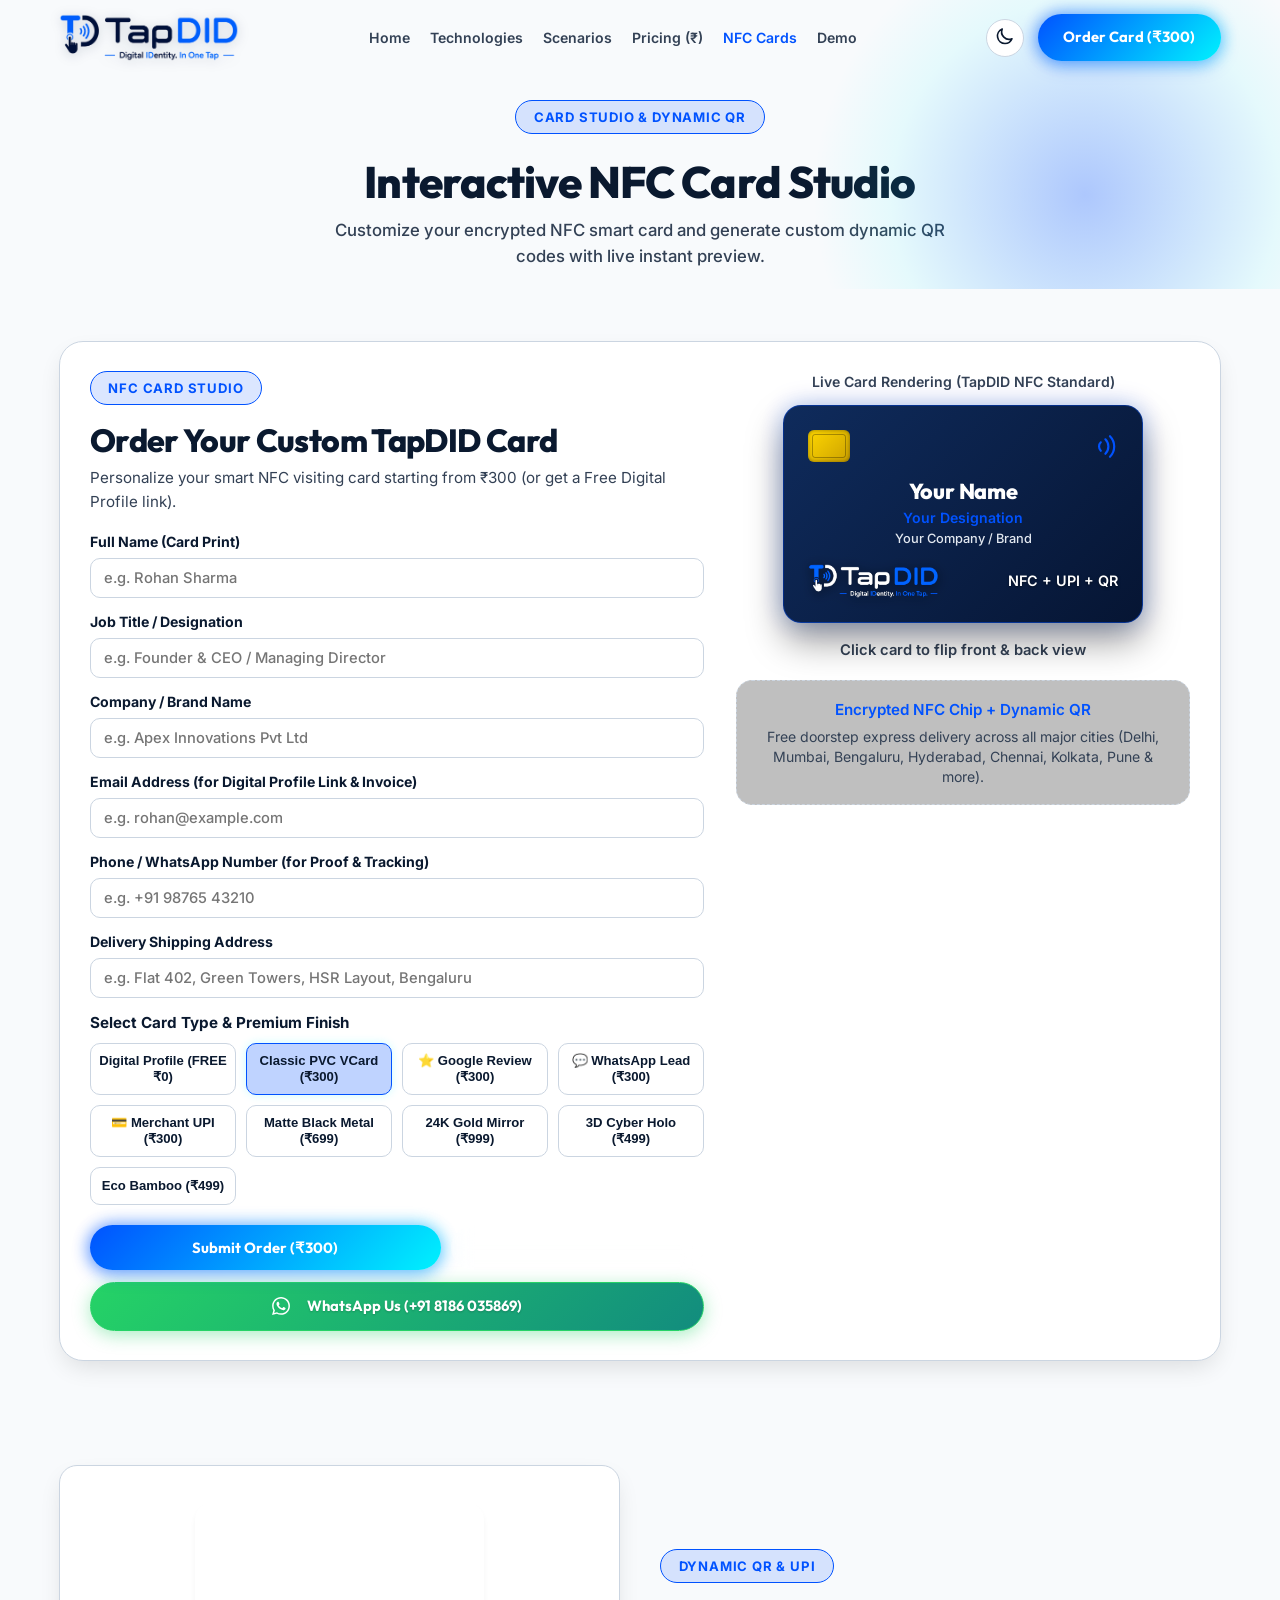
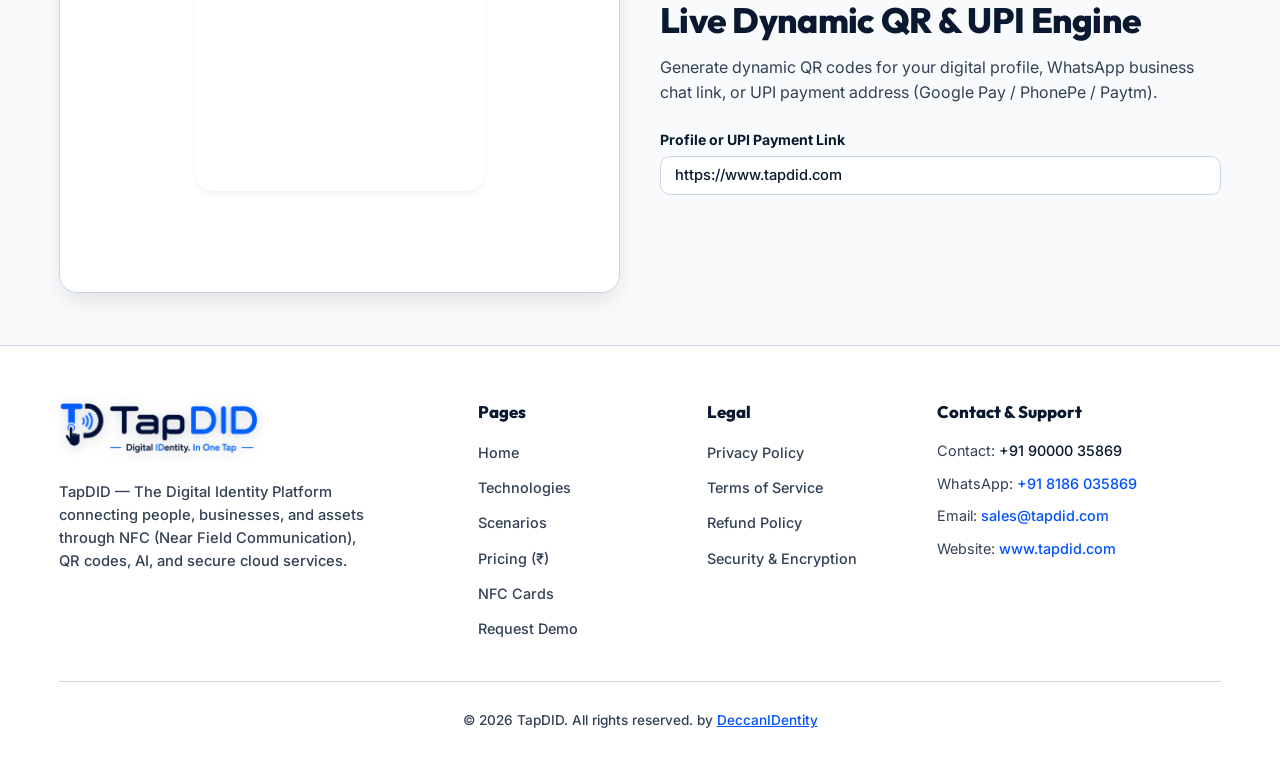
==== card-studio.html @ 7b3f063a "Live Rewrie: redesign logo, add legal policy pages and update footer navigation links" ====
<!DOCTYPE html>
<html lang="en">

<head>
  <script>
    (function () {
      var saved = localStorage.getItem('tapdid_theme') || 'light';
      document.documentElement.setAttribute('data-theme', saved);
    })();
  </script>
  <meta charset="UTF-8">
  <meta name="viewport" content="width=device-width, initial-scale=1.0">
  <title>Card Studio & QR Engine — TapDID Identity Platform</title>
  <meta name="description"
    content="Customize your 3D NFC visiting card in Matte Metal, 24K Gold, Holo Cyber, or Eco Bamboo with live dynamic QR generation.">
  <meta name="keywords"
    content="TapDID Card Studio, NFC Card Customizer, Dynamic QR Generator, UPI QR Code, Smart NFC Visiting Card">

  <link rel="icon" type="image/svg+xml" href="assets/favicon.ico">
  <link rel="stylesheet" href="styles.css">
</head>

<body>

  <!-- Header Navigation -->
  <header class="header">
    <div class="container nav-container">
      <a href="index.html" class="logo-link">
        <img id="mainLogo" src="assets/logo_h_nobg.png" alt="TapDID Logo" class="logo-img">
      </a>

      <nav>
        <ul class="nav-links">
          <li><a href="index.html" class="nav-link">Home</a></li>
          <li><a href="technologies.html" class="nav-link">Technologies</a></li>
          <li><a href="scenarios.html" class="nav-link">Scenarios</a></li>
          <li><a href="pricing.html" class="nav-link">Pricing (₹)</a></li>
          <li><a href="card-studio.html" class="nav-link active">NFC Cards</a></li>
          <li><a href="demo.html" class="nav-link">Demo</a></li>
          <li class="mobile-cta-item">
            <a href="#customizer" class="btn btn-primary btn-glow mobile-nav-cta">Order Card (₹300)</a>
          </li>
        </ul>
      </nav>

      <div class="nav-actions">
        <button id="themeToggle" class="theme-toggle-btn" aria-label="Toggle Light/Dark Theme">
          <span id="themeIcon">
            <svg width="20" height="20" fill="none" stroke="currentColor" viewBox="0 0 24 24">
              <path stroke-linecap="round" stroke-linejoin="round" stroke-width="2"
                d="M12 3v1m0 16v1m9-9h-1M4 12H3m15.364 6.364l-.707-.707M6.343 6.343l-.707-.707m12.728 0l-.707.707M6.343 17.657l-.707.707M16 12a4 4 0 11-8 0 4 4 0 018 0z" />
            </svg>
          </span>
        </button>
        <a href="#customizer" class="btn btn-primary btn-glow desktop-only-btn">Order Card (₹300)</a>
        <button class="mobile-nav-toggle" aria-label="Open Navigation Menu">☰</button>
      </div>
    </div>
  </header>

  <!-- Page Banner -->
  <section class="hero" style="min-height: auto; padding-top: 6.25rem; padding-bottom: 1.25rem;">
    <div class="hero-bg-glow"></div>
    <div class="container text-center" style="text-align: center;">
      <div class="badge">Card Studio &amp; Dynamic QR</div>
      <h1 class="section-title" style="font-size: 2.75rem; margin-top: 0.35rem; margin-bottom: 0.5rem;">Interactive NFC Card Studio</h1>
      <p class="section-subtitle" style="max-width: 650px; margin: 0.25rem auto 0;">Customize your encrypted NFC smart
        card and generate custom dynamic QR codes with live instant preview.</p>
    </div>
  </section>

  <!-- Live Card Customizer Section -->
  <section id="customizer" class="section">
    <div class="container">
      <div class="customizer-box">
        <div class="customizer-grid">
          <div>
            <div class="badge">NFC Card Studio</div>
            <h2 class="section-title" style="text-align: left; font-size: 2rem; margin-bottom: 0.4rem;">Order Your Custom TapDID Card</h2>
            <p style="color: var(--text-muted); margin-bottom: 1.1rem; font-size: 0.95rem;">Personalize your smart NFC visiting card starting from ₹300 (or get a Free Digital Profile link).</p>

            <div class="form-group">
              <label for="inputName">Full Name (Card Print)</label>
              <input type="text" id="inputName" class="form-input" placeholder="e.g. Rohan Sharma">
            </div>

            <div class="form-group">
              <label for="inputRole">Job Title / Designation</label>
              <input type="text" id="inputRole" class="form-input"
                placeholder="e.g. Founder & CEO / Managing Director">
            </div>

            <div class="form-group">
              <label for="inputCompany">Company / Brand Name</label>
              <input type="text" id="inputCompany" class="form-input"
                placeholder="e.g. Apex Innovations Pvt Ltd">
            </div>

            <div class="form-group">
              <label for="inputEmail">Email Address (for Digital Profile Link &amp; Invoice)</label>
              <input type="email" id="inputEmail" class="form-input" placeholder="e.g. rohan@example.com">
            </div>

            <div class="form-group">
              <label for="inputPhone">Phone / WhatsApp Number (for Proof &amp; Tracking)</label>
              <input type="tel" id="inputPhone" class="form-input" placeholder="e.g. +91 98765 43210">
            </div>

            <div class="form-group">
              <label for="inputAddress">Delivery Shipping Address</label>
              <input type="text" id="inputAddress" class="form-input" placeholder="e.g. Flat 402, Green Towers, HSR Layout, Bengaluru">
            </div>

            <div class="form-group">
              <label style="font-weight: 700; font-size: 0.95rem; margin-bottom: 0.5rem; display: block;">Select Card Type &amp; Premium Finish</label>
              <div class="material-selector" style="display: grid; grid-template-columns: repeat(auto-fit, minmax(135px, 1fr)); gap: 0.6rem;">
                <button class="material-btn" data-mat="digital-free">Digital Profile (FREE ₹0)</button>
                <button class="material-btn active" data-mat="classic-pvc">Classic PVC VCard (₹300)</button>
                <button class="material-btn" data-mat="google-review">⭐ Google Review (₹300)</button>
                <button class="material-btn" data-mat="whatsapp-lead">💬 WhatsApp Lead (₹300)</button>
                <button class="material-btn" data-mat="merchant-upi">💳 Merchant UPI (₹300)</button>
                <button class="material-btn" data-mat="matte-black">Matte Black Metal (₹699)</button>
                <button class="material-btn" data-mat="gold">24K Gold Mirror (₹999)</button>
                <button class="material-btn" data-mat="holographic">3D Cyber Holo (₹499)</button>
                <button class="material-btn" data-mat="eco-bamboo">Eco Bamboo (₹499)</button>
              </div>
            </div>

            <div class="customizer-actions-group" style="display: flex; flex-direction: column; gap: 0.75rem; margin-top: 1.25rem;">
              <div style="display: flex; gap: 0.65rem; width: 100%;">
                <button id="submitCardOrderBtn" class="btn btn-primary btn-glow" style="flex: 1.5; min-width: 140px;">
                  Submit Order (₹300)
                </button>
                <button id="resetFormBtn" type="button" class="btn btn-secondary" style="flex: 1; min-width: 90px;">
                  Clear Form
                </button>
              </div>
              <a href="https://wa.me/918186035869?text=Hi%20TapDID%20Team,%20I%20would%20like%20to%20order%20a%20Custom%20NFC%20Smart%20Card." target="_blank" class="btn btn-whatsapp" style="width: 100%; justify-content: center; text-align: center; display: inline-flex; align-items: center; padding: 0.75rem 1rem; font-size: 0.92rem; white-space: nowrap;">
                <svg width="18" height="18" fill="currentColor" viewBox="0 0 24 24" style="margin-right: 0.45rem; flex-shrink: 0; vertical-align: middle;"><path d="M.057 24l1.687-6.163c-1.041-1.804-1.588-3.849-1.587-5.946.003-6.556 5.338-11.891 11.893-11.891 3.181.001 6.167 1.24 8.413 3.488 2.245 2.248 3.481 5.236 3.48 8.414-.003 6.557-5.338 11.892-11.893 11.892-1.99-.001-3.951-.5-5.688-1.448l-6.305 1.654zm6.597-3.807c1.676.995 3.276 1.591 5.392 1.592 5.448 0 9.886-4.434 9.889-9.885.002-5.462-4.415-9.89-9.881-9.892-5.452 0-9.887 4.434-9.889 9.884-.001 2.225.651 3.891 1.746 5.634l-.999 3.648 3.742-.981zm11.387-5.464c-.074-.124-.272-.198-.57-.347-.297-.149-1.758-.868-2.031-.967-.272-.099-.47-.149-.669.149-.198.297-.768.967-.941 1.165-.173.198-.347.223-.644.074-.297-.149-1.255-.462-2.39-1.475-.883-.788-1.48-1.761-1.653-2.059-.173-.297-.018-.458.13-.606.134-.133.297-.347.446-.521.151-.172.2-.296.3-.495.099-.198.05-.372-.025-.521-.075-.148-.669-1.611-.916-2.206-.242-.579-.487-.501-.669-.51l-.57-.01c-.198 0-.52.074-.792.372s-1.04 1.016-1.04 2.479 1.065 2.876 1.213 3.074c.149.198 2.095 3.2 5.076 4.487.709.306 1.263.489 1.694.626.712.226 1.36.194 1.872.118.571-.085 1.758-.719 2.006-1.413.248-.695.248-1.29.173-1.414z"/></svg>
                WhatsApp Us (+91 8186 035869)
              </a>
            </div>
          </div>

          <div class="customizer-preview-col">
            <p style="font-size: 0.88rem; color: var(--text-muted); margin-bottom: 0.75rem; font-weight: 600;">Live Card Rendering (TapDID NFC Standard)</p>

            <!-- 3D Interactive Card Showcase -->
            <div class="card-preview-wrapper" style="margin-bottom: 1.1rem;">
              <div id="nfcCard3D" class="nfc-card-3d" data-material="classic-pvc">
                <!-- Front Face -->
                <div class="card-face card-face-front">
                  <div class="card-header-line">
                    <div class="card-chip"></div>
                    <div style="display: flex; align-items: center; gap: 0.5rem;">
                      <svg class="nfc-wave-icon" fill="none" stroke="currentColor" viewBox="0 0 24 24">
                        <path stroke-linecap="round" stroke-linejoin="round" stroke-width="2"
                          d="M8.111 16.404a5.5 5.5 0 010-7.778M12.354 19.192a9.5 9.5 0 000-13.384M16.596 21.979a13.5 13.5 0 000-18.958" />
                      </svg>
                    </div>
                  </div>

                  <div class="card-user-details">
                    <h3 id="cardName">Your Name</h3>
                    <p id="cardRole">Your Designation</p>
                    <span id="cardCompany" class="card-company">Your Company / Brand</span>
                  </div>

                  <div class="card-footer-line">
                    <img src="assets/logo_h_dark.png" alt="TapDID Logo" class="card-brand-logo" style="height: 34px;">
                    <span style="font-size: 0.9rem; font-weight: 600; color: #ffffff;">NFC + UPI + QR</span>
                  </div>
                </div>

                <!-- Back Face -->
                <div class="card-face card-face-back">
                  <div style="background: #fff; padding: 0.5rem; border-radius: 12px; display: inline-block;">
                    <img src="https://api.qrserver.com/v1/create-qr-code/?size=200x200&data=https://www.tapdid.com" alt="TapDID QR Code" class="card-back-qr-img" style="width: 100px; height: 100px; display: block; border-radius: 6px;">
                  </div>
                  <p style="margin-top: 0.6rem; font-size: 0.88rem; font-weight: 500; color: #ffffff;">Scan QR to open www.tapdid.com</p>
                </div>
              </div>
              <p class="card-hint">
                Click card to flip front &amp; back view
              </p>
            </div>

            <div
              style="background: rgba(0,0,0,0.25); padding: 1.1rem; border-radius: 16px; border: 1px dashed var(--border-color);">
              <p style="color: var(--accent-cyan); font-weight: 600; font-size: 0.95rem;">Encrypted NFC Chip + Dynamic QR</p>
              <p style="font-size: 0.88rem; color: var(--text-muted); margin-top: 0.35rem; line-height: 1.4;">Free doorstep express
                delivery across all major cities (Delhi, Mumbai, Bengaluru, Hyderabad, Chennai, Kolkata, Pune &amp; more).</p>
            </div>
          </div>
        </div>
      </div>
    </div>
  </section>

  <!-- Dynamic QR Engine Section -->
  <section id="qr-engine" class="section">
    <div class="container">
      <div class="qr-builder-container">
        <div class="qr-canvas-card">
          <canvas id="qrCanvas"></canvas>
          <button id="downloadQrBtn" class="btn btn-secondary">
            <svg width="16" height="16" fill="none" stroke="currentColor" viewBox="0 0 24 24">
              <path stroke-linecap="round" stroke-linejoin="round" stroke-width="2"
                d="M4 16v1a3 3 0 003 3h10a3 3 0 003-3v-1m-4-4l-4 4m0 0l-4-4m4 4V4" />
            </svg>
            Download HD QR Image
          </button>
        </div>

        <div>
          <div class="badge">Dynamic QR &amp; UPI</div>
          <h2 class="section-title" style="text-align: left; font-size: 2.2rem;">Live Dynamic QR &amp; UPI Engine</h2>
          <p style="color: var(--text-muted); margin-bottom: 1.5rem;">Generate dynamic QR codes for your digital
            profile, WhatsApp business chat link, or UPI payment address (Google Pay / PhonePe / Paytm).</p>

          <div class="form-group">
            <label for="qrDataInput">Profile or UPI Payment Link</label>
            <input type="text" id="qrDataInput" class="form-input" value="https://www.tapdid.com"
              placeholder="e.g. https://www.tapdid.com or upi://pay?pa=rohan@upi">
          </div>
        </div>
      </div>
    </div>
  </section>

  <!-- Footer -->
  <footer class="footer">
    <div class="container">
      <div class="footer-grid">
        <div class="footer-brand">
          <a href="index.html" class="footer-logo-link">
            <img id="footerLogo" src="assets/logo_h_nobg.png" alt="TapDID Logo" class="footer-logo-img">
          </a>
          <p>TapDID — The Digital Identity Platform connecting people, businesses, and assets through NFC (Near Field
            Communication), QR codes, AI, and secure cloud services.</p>
        </div>
        <div class="footer-column">
          <h4>Pages</h4>
          <ul class="footer-links">
            <li><a href="index.html">Home</a></li>
            <li><a href="technologies.html">Technologies</a></li>
            <li><a href="scenarios.html">Scenarios</a></li>
            <li><a href="pricing.html">Pricing (₹)</a></li>
            <li><a href="card-studio.html">NFC Cards</a></li>
            <li><a href="demo.html">Request Demo</a></li>
          </ul>
        </div>
        <div class="footer-column">
          <h4>Legal</h4>
          <ul class="footer-links">
            <li><a href="privacy-policy.html">Privacy Policy</a></li>
            <li><a href="terms-of-service.html">Terms of Service</a></li>
            <li><a href="refund-policy.html">Refund Policy</a></li>
            <li><a href="security-and-encryption.html">Security &amp; Encryption</a></li>
          </ul>
        </div>
        <div class="footer-column">
          <h4>Contact &amp; Support</h4>
          <ul class="footer-links">
            <li style="color: var(--text-muted); font-size: 0.9rem;">Contact: <a href="tel:+919000035869"
                style="color: var(--text-main);">+91 90000 35869</a></li>
            <li style="color: var(--text-muted); font-size: 0.9rem;">WhatsApp: <a href="https://wa.me/918186035869"
                target="_blank" rel="noopener noreferrer" style="color: var(--accent-mint);">+91 8186 035869</a></li>
            <li style="color: var(--text-muted); font-size: 0.9rem;">Email: <a href="mailto:sales@tapdid.com"
                style="color: var(--accent-cyan);">sales@tapdid.com</a></li>
            <li style="color: var(--text-muted); font-size: 0.9rem;">Website: <a href="https://www.tapdid.com"
                target="_blank" rel="noopener noreferrer" style="color: var(--brand-blue);">www.tapdid.com</a></li>
          </ul>
        </div>
      </div>
      <div class="footer-bottom">
        &copy; 2026 TapDID. All rights reserved. by <a href="https://www.deccanidentity.com" target="_blank"
          rel="noopener noreferrer" style="color: var(--accent-cyan); text-decoration: underline;">DeccanIDentity</a>
      </div>
    </div>
  </footer>

  <!-- App-Style Order Success Modal Overlay -->
  <div id="orderSuccessModal" class="order-modal-overlay">
    <div class="order-modal-card">
      <div class="order-success-icon">
        <svg width="40" height="40" fill="none" stroke="currentColor" viewBox="0 0 24 24">
          <path stroke-linecap="round" stroke-linejoin="round" stroke-width="2.5" d="M5 13l4 4L19 7" />
        </svg>
      </div>
      <h2 style="font-size: 1.65rem; margin-bottom: 0.35rem; color: var(--text-main);">Order Submitted!</h2>
      <p style="color: var(--text-muted); font-size: 0.92rem; margin-bottom: 1.25rem;">Your custom NFC card order has been captured successfully in our Google Forms system.</p>
      
      <div id="orderSummaryBox" class="order-summary-box">
        <!-- Dynamically injected summary -->
      </div>

      <button id="closeOrderModalBtn" class="btn btn-primary btn-glow" style="width: 100%; margin-top: 1.25rem;">
        Done &amp; Reset Card Studio
      </button>
    </div>
  </div>

  <script src="app.js"></script>
</body>

</html>
---- styles.css ----
@import url('https://fonts.googleapis.com/css2?family=Inter:wght@400;500;600;700;800&family=Outfit:wght@500;600;700;800;900&display=swap');

/* ==========================================================================
   TapDID - Optimized Brand System (Compact Header & Clean Spacing)
   ========================================================================== */

:root,
[data-theme="light"] {
  /* Signature Brand Colors */
  --brand-blue: #0052ff;
  --brand-cyan: #00f2fe;
  --accent-gradient: linear-gradient(135deg, var(--brand-blue) 0%, var(--brand-cyan) 100%);
  --accent-gradient-glow: linear-gradient(135deg, rgba(0, 82, 255, 0.25) 0%, rgba(0, 242, 254, 0.25) 100%);

  /* Light Theme (Default) */
  --bg-primary: #f8fafc;
  --bg-secondary: #ffffff;
  --bg-card: #ffffff;
  --bg-card-hover: #f1f5f9;
  --bg-glass: rgba(255, 255, 255, 0.94);

  --text-main: #0a192f;
  --text-muted: #334155;
  --text-light: #0f172a;

  --accent-blue: #0052ff;
  --accent-cyan: #0052ff;
  --accent-mint: #0052ff;

  --border-color: #cbd5e1;
  --border-hover: #0052ff;

  --shadow-sm: 0 4px 6px -1px rgba(0, 0, 0, 0.06);
  --shadow-md: 0 10px 25px -5px rgba(0, 0, 0, 0.12);
  --shadow-glow: 0 0 30px rgba(0, 82, 255, 0.2);

  --font-heading: 'Outfit', -apple-system, BlinkMacSystemFont, sans-serif;
  --font-body: 'Inter', -apple-system, BlinkMacSystemFont, sans-serif;

  --radius-sm: 10px;
  --radius-md: 18px;
  --radius-lg: 24px;
  --radius-full: 9999px;

  --transition-fast: 0.2s cubic-bezier(0.4, 0, 0.2, 1);
  --transition-normal: 0.35s cubic-bezier(0.4, 0, 0.2, 1);
}

[data-theme="dark"] {
  /* Dark Theme */
  --bg-primary: #060b19;
  --bg-secondary: #0a1224;
  --bg-card: #0f172a;
  --bg-card-hover: #1e293b;
  --bg-glass: rgba(15, 23, 42, 0.92);

  --text-main: #ffffff;
  --text-muted: #e2e8f0;
  --text-light: #f1f5f9;

  --accent-blue: var(--brand-blue);
  --accent-cyan: var(--brand-cyan);
  --accent-mint: var(--brand-cyan);

  --border-color: #1e293b;
  --border-hover: var(--brand-cyan);

  --shadow-sm: 0 4px 6px -1px rgba(0, 0, 0, 0.4);
  --shadow-md: 0 10px 25px -5px rgba(0, 0, 0, 0.6);
  --shadow-glow: 0 0 30px rgba(0, 82, 255, 0.35);
}

/* Base & Reset */
*,
*::before,
*::after {
  box-sizing: border-box;
  margin: 0;
  padding: 0;
}

html {
  scroll-behavior: smooth;
  font-size: 16px;
  -webkit-font-smoothing: antialiased;
  -moz-osx-font-smoothing: grayscale;
  text-rendering: optimizeLegibility;
  max-width: 100vw;
  overflow-x: hidden;
}

/* Disable transitions on initial page load to eliminate page shading & blinking */
html.preload *,
html.preload *::before,
html.preload *::after {
  -webkit-transition: none !important;
  -moz-transition: none !important;
  -ms-transition: none !important;
  -o-transition: none !important;
  transition: none !important;
}

body {
  background-color: var(--bg-primary);
  color: var(--text-main);
  font-family: var(--font-body);
  line-height: 1.55;
  max-width: 100vw;
  overflow-x: hidden;
  transition: background-color var(--transition-normal), color var(--transition-normal);
}

/* Typography */
h1,
h2,
h3,
h4,
h5,
h6 {
  font-family: var(--font-heading);
  color: var(--text-main);
  line-height: 1.22;
  font-weight: 800;
}

.text-gradient {
  background: var(--accent-gradient);
  -webkit-background-clip: text;
  background-clip: text;
  -webkit-text-fill-color: transparent;
  display: inline-block;
}

/* Layout Utilities */
.container {
  width: 92%;
  max-width: 1240px;
  margin: 0 auto;
  padding: 0 0.5rem;
}

.section {
  padding: 3.25rem 0;
  position: relative;
}

.section-header {
  text-align: center;
  max-width: 720px;
  margin: 0 auto 3.5rem auto;
}

.badge {
  display: inline-flex;
  align-items: center;
  gap: 0.4rem;
  padding: 0.35rem 1.1rem;
  border-radius: var(--radius-full);
  background: rgba(0, 82, 255, 0.14);
  border: 1px solid var(--accent-cyan);
  color: var(--accent-cyan);
  font-size: 0.82rem;
  font-weight: 700;
  text-transform: uppercase;
  letter-spacing: 0.8px;
  margin-bottom: 1rem;
}

.badge svg {
  width: 15px;
  height: 15px;
}

.section-title {
  font-size: 2.35rem;
  letter-spacing: -0.02em;
  margin-bottom: 0.85rem;
  color: var(--text-main);
}

.section-subtitle {
  color: var(--text-muted);
  font-size: 1.05rem;
  font-weight: 500;
}

/* Buttons */
.btn {
  display: inline-flex;
  align-items: center;
  justify-content: center;
  gap: 0.6rem;
  padding: 0.75rem 1.6rem;
  border-radius: var(--radius-full);
  font-family: var(--font-heading);
  font-weight: 700;
  font-size: 0.92rem;
  cursor: pointer;
  transition: all var(--transition-fast);
  text-decoration: none;
  border: none;
  outline: none;
  white-space: nowrap;
}

.btn-primary {
  background: var(--accent-gradient);
  color: #ffffff !important;
  box-shadow: 0 4px 18px rgba(0, 82, 255, 0.35);
}

.btn-primary:hover {
  transform: translateY(-2px);
  box-shadow: 0 6px 25px rgba(0, 242, 254, 0.55);
}

.btn-secondary {
  background: var(--bg-card);
  color: var(--text-main);
  border: 1px solid var(--border-color);
  backdrop-filter: blur(10px);
}

.btn-secondary:hover {
  background: var(--bg-card-hover);
  border-color: var(--border-hover);
  transform: translateY(-2px);
}

.btn-whatsapp {
  background: linear-gradient(135deg, #25D366 0%, #128C7E 100%) !important;
  color: #ffffff !important;
  border: 1px solid #25D366 !important;
  box-shadow: 0 4px 18px rgba(37, 211, 102, 0.4) !important;
  text-shadow: 0 1px 2px rgba(0, 0, 0, 0.2);
}

.btn-whatsapp:hover {
  background: linear-gradient(135deg, #20bd5a 0%, #0e786c 100%) !important;
  box-shadow: 0 6px 25px rgba(37, 211, 102, 0.65) !important;
  transform: translateY(-2px);
  color: #ffffff !important;
}

.btn-glow {
  position: relative;
}

.btn-glow::after {
  content: '';
  position: absolute;
  inset: -2px;
  background: var(--accent-gradient);
  border-radius: var(--radius-full);
  z-index: -1;
  filter: blur(8px);
  opacity: 0.45;
  transition: opacity var(--transition-fast);
}

.btn-glow:hover::after {
  opacity: 1;
}

/* Header & Nav */
.header {
  position: fixed;
  top: 0;
  left: 0;
  right: 0;
  z-index: 1000;
  padding: 0.85rem 0;
  transition: all var(--transition-normal);
}

.header.scrolled {
  background: var(--bg-glass);
  backdrop-filter: blur(18px);
  border-bottom: 1px solid var(--border-color);
  border-radius: 0 0 20px 20px;
  box-shadow: var(--shadow-md);
  padding: 0.65rem 0;
}

.nav-container {
  display: flex;
  align-items: center;
  justify-content: space-between;
  gap: 1.5rem;
  position: relative;
}

.logo-link {
  display: inline-flex;
  align-items: center;
  gap: 0.5rem;
  text-decoration: none;
  flex-shrink: 0;
  padding: 0;
  background: transparent !important;
  border: none !important;
  box-shadow: none !important;
  backdrop-filter: none !important;
  transition: transform var(--transition-fast), filter var(--transition-fast);
}

.logo-link:hover {
  transform: translateY(-1px) scale(1.02);
  background: transparent !important;
  border: none !important;
  box-shadow: none !important;
}

.logo-img {
  height: 48px;
  max-height: 52px;
  width: auto;
  max-width: 180px;
  object-fit: contain;
  display: block;
  background: transparent;
  filter: drop-shadow(0 2px 8px rgba(0, 82, 255, 0.4));
  transition: transform var(--transition-fast), filter var(--transition-fast);
}

[data-theme="dark"] #mainLogo,
[data-theme="dark"] #footerLogo {
  content: url('assets/logo_h_dark.png');
}

[data-theme="light"] #mainLogo,
[data-theme="light"] #footerLogo {
  content: url('assets/logo_h_nobg.png');
}

[data-theme="light"] .logo-img {
  filter: drop-shadow(0 2px 6px rgba(0, 18, 51, 0.18));
}

.logo-img:hover {
  transform: scale(1.02);
  filter: drop-shadow(0 4px 14px rgba(0, 242, 254, 0.55));
}

.nav-links {
  display: flex;
  align-items: center;
  gap: 1.25rem;
  list-style: none;
  margin: 0;
  padding: 0;
}

.nav-link {
  color: var(--text-muted);
  text-decoration: none;
  font-weight: 600;
  font-size: 0.88rem;
  white-space: nowrap;
  transition: color var(--transition-fast);
}

.nav-link:hover,
.nav-link.active {
  color: var(--accent-cyan);
}

.nav-actions {
  display: flex;
  align-items: center;
  gap: 0.85rem;
  flex-shrink: 0;
}

.theme-toggle-btn {
  background: var(--bg-card);
  border: 1px solid var(--border-color);
  color: var(--text-main);
  width: 38px;
  height: 38px;
  border-radius: 50%;
  display: flex;
  align-items: center;
  justify-content: center;
  cursor: pointer;
  transition: all var(--transition-fast);
}

.theme-toggle-btn:hover {
  border-color: var(--accent-cyan);
  color: var(--accent-cyan);
}

.mobile-nav-toggle {
  display: none;
  background: var(--bg-card);
  border: 1px solid var(--border-color);
  color: var(--text-main);
  width: 40px;
  height: 40px;
  border-radius: var(--radius-sm);
  align-items: center;
  justify-content: center;
  font-size: 1.25rem;
  font-weight: 700;
  cursor: pointer;
  transition: all var(--transition-fast);
  line-height: 1;
  user-select: none;
}

.mobile-nav-toggle:hover,
.mobile-nav-toggle.active {
  border-color: var(--accent-cyan);
  color: var(--accent-cyan);
  background: var(--bg-card-hover);
  box-shadow: 0 0 12px rgba(0, 242, 254, 0.25);
  transform: scale(1.05);
}

.mobile-cta-item {
  display: none;
}

/* Hero Section */
.hero {
  min-height: 92vh;
  padding-top: 7.5rem;
  padding-bottom: 4rem;
  display: flex;
  align-items: center;
  position: relative;
  overflow: hidden;
}

.hero-bg-glow {
  position: absolute;
  width: 550px;
  height: 550px;
  border-radius: 50%;
  background: radial-gradient(circle, rgba(0, 82, 255, 0.3) 0%, rgba(0, 242, 254, 0.08) 50%, transparent 70%);
  top: -80px;
  right: -80px;
  pointer-events: none;
  z-index: 0;
}

.hero-grid {
  display: grid;
  grid-template-columns: 1fr 1fr;
  gap: 3rem;
  align-items: center;
  position: relative;
  z-index: 1;
}

.hero-content h1 {
  font-size: 3.4rem;
  line-height: 1.12;
  letter-spacing: -0.03em;
  margin-bottom: 1.25rem;
  color: var(--text-main);
}

.hero-content p {
  color: var(--text-muted);
  font-size: 1.12rem;
  font-weight: 500;
  margin-bottom: 1.8rem;
  max-width: 520px;
}

.hero-cta-group {
  display: flex;
  align-items: center;
  gap: 1rem;
  flex-wrap: wrap;
  margin-bottom: 2.2rem;
}

.hero-metrics {
  display: flex;
  align-items: center;
  gap: 1.75rem;
  padding-top: 1.25rem;
  border-top: 1px solid var(--border-color);
}

.metric-item {
  display: flex;
  flex-direction: column;
}

.metric-value {
  font-family: var(--font-heading);
  font-size: 1.65rem;
  font-weight: 900;
  color: var(--text-main);
}

.metric-label {
  font-size: 0.92rem;
  font-weight: 600;
  color: var(--text-muted);
}

/* 3D Interactive Card Preview Component */
.card-preview-wrapper {
  position: relative;
  perspective: 1000px;
  display: flex;
  flex-direction: column;
  align-items: center;
}

.nfc-card-3d {
  width: 360px;
  height: 218px;
  border-radius: 18px;
  position: relative;
  transform-style: preserve-3d;
  transition: transform 0.8s cubic-bezier(0.175, 0.885, 0.32, 1.275), box-shadow 0.3s;
  cursor: pointer;
  box-shadow: 0 18px 36px rgba(0, 0, 0, 0.4), 0 0 25px rgba(0, 82, 255, 0.28);
}

.nfc-card-3d.flipped {
  transform: rotateY(180deg);
}

.card-face {
  position: absolute;
  inset: 0;
  border-radius: 18px;
  backface-visibility: hidden;
  padding: 1.5rem;
  display: flex;
  flex-direction: column;
  justify-content: space-between;
  border: 1px solid rgba(255, 255, 255, 0.2);
  overflow: hidden;
}

/* Card Themes */
.nfc-card-3d[data-material="classic-pvc"] .card-face {
  background: linear-gradient(135deg, #0f2b5c 0%, #061533 100%);
  border-color: rgba(0, 82, 255, 0.4);
  color: #ffffff;
}

.nfc-card-3d[data-material="matte-black"] .card-face {
  background: linear-gradient(135deg, #141c2e 0%, #080d1a 100%);
  color: #ffffff;
}

.nfc-card-3d[data-material="gold"] .card-face {
  background: linear-gradient(135deg, #2b220d 0%, #0a0802 100%);
  border-color: rgba(255, 215, 0, 0.4);
  color: #ffffff;
}

.nfc-card-3d[data-material="holographic"] .card-face {
  background: linear-gradient(135deg, #092742 0%, #20053b 50%, #022930 100%);
  border-color: rgba(0, 242, 254, 0.5);
  color: #ffffff;
}

.nfc-card-3d[data-material="eco-bamboo"] .card-face {
  background: linear-gradient(135deg, #1f2b20 0%, #09120a 100%);
  border-color: rgba(0, 242, 254, 0.4);
  color: #ffffff;
}

.nfc-card-3d[data-material="digital-free"] .card-face {
  background: linear-gradient(135deg, #1e1b4b 0%, #060b19 100%);
  border-color: rgba(99, 102, 241, 0.6);
  color: #ffffff;
}

.nfc-card-3d[data-material="google-review"] .card-face {
  background: linear-gradient(135deg, #1a73e8 0%, #0d47a1 60%, #4285f4 100%);
  border-color: rgba(234, 67, 53, 0.6);
  color: #ffffff;
}

.nfc-card-3d[data-material="whatsapp-lead"] .card-face {
  background: linear-gradient(135deg, #075e54 0%, #128c7e 60%, #25d366 100%);
  border-color: rgba(37, 211, 102, 0.6);
  color: #ffffff;
}

.nfc-card-3d[data-material="merchant-upi"] .card-face {
  background: linear-gradient(135deg, #1b004b 0%, #360091 60%, #0052ff 100%);
  border-color: rgba(0, 82, 255, 0.6);
  color: #ffffff;
}

.card-face-front {
  z-index: 2;
}

.card-face-back {
  transform: rotateY(180deg);
  justify-content: center;
  align-items: center;
  text-align: center;
}

.card-face-back p {
  color: #ffffff !important;
  text-shadow: 0 1px 3px rgba(0, 0, 0, 0.5);
}

.card-header-line {
  display: flex;
  align-items: center;
  justify-content: space-between;
}

.card-chip {
  width: 42px;
  height: 32px;
  background: linear-gradient(135deg, #ffd700 0%, #cca100 100%);
  border-radius: 6px;
  position: relative;
  box-shadow: inset 0 0 4px rgba(0, 0, 0, 0.4);
}

.card-chip::after {
  content: '';
  position: absolute;
  inset: 4px;
  border: 1px solid rgba(0, 0, 0, 0.3);
  border-radius: 3px;
}

.nfc-wave-icon {
  width: 26px;
  height: 26px;
  color: var(--accent-cyan);
}

.card-user-details h3 {
  font-size: 1.35rem;
  margin-bottom: 0.15rem;
  letter-spacing: -0.01em;
  color: #ffffff !important;
  word-break: break-word;
  overflow-wrap: break-word;
}

.card-user-details p {
  color: var(--accent-cyan);
  font-size: 0.88rem;
  font-weight: 600;
  word-break: break-word;
  overflow-wrap: break-word;
}

.card-user-details .card-company {
  color: #e2e8f0;
  font-size: 0.8rem;
  font-weight: 500;
  display: block;
  word-break: break-word;
  overflow-wrap: break-word;
}

.card-footer-line {
  display: flex;
  align-items: center;
  justify-content: space-between;
}

.card-footer-line span {
  color: #ffffff !important;
  text-shadow: 0 1px 3px rgba(0, 0, 0, 0.5);
}

.card-brand-logo {
  height: 34px;
  max-height: 36px;
  width: auto;
  content: url('assets/logo_h_dark.png') !important;
  filter: drop-shadow(0 2px 6px rgba(0, 0, 0, 0.6)) brightness(1.1) !important;
}

.card-hint {
  margin-top: 1rem;
  font-size: 0.92rem;
  font-weight: 600;
  color: var(--text-muted);
  display: flex;
  align-items: center;
  gap: 0.4rem;
}

/* 5-Column Feature Icons Row matching Reference Sheet */
.features-icons-section {
  margin-bottom: 4rem;
}

.features-5-row {
  display: grid;
  grid-template-columns: repeat(5, 1fr);
  gap: 1rem;
  background: var(--bg-card);
  border: 1px solid var(--border-color);
  border-radius: var(--radius-lg);
  padding: 3rem 1.5rem;
  box-shadow: var(--shadow-md);
  position: relative;
}

.feature-pillar-card {
  display: flex;
  flex-direction: column;
  align-items: center;
  text-align: center;
  padding: 0.85rem 0.75rem;
  position: relative;
  transition: transform var(--transition-fast);
}

.feature-pillar-card:not(:last-child)::after {
  content: '';
  position: absolute;
  right: -0.5rem;
  top: 10%;
  height: 80%;
  width: 1px;
  background: var(--border-color);
}

.feature-pillar-card:hover {
  transform: translateY(-4px);
}

.feature-vector-icon {
  width: 72px;
  height: 72px;
  display: flex;
  align-items: center;
  justify-content: center;
  color: var(--accent-cyan);
  margin-bottom: 1.25rem;
}

.feature-pillar-card h3 {
  font-size: 1.12rem;
  font-weight: 800;
  letter-spacing: 0.5px;
  margin-bottom: 0.65rem;
  color: var(--text-main);
  text-transform: uppercase;
}

.feature-pillar-card p {
  color: var(--text-muted);
  font-size: 0.92rem;
  line-height: 1.45;
  font-weight: 500;
  max-width: 190px;
}

/* Breakthrough 4 Technologies Grid */
.tech-grid-4 {
  display: grid;
  grid-template-columns: repeat(4, 1fr);
  gap: 1.5rem;
  margin-top: 2.5rem;
}

.tech-card {
  background: var(--bg-card);
  border: 1px solid var(--border-color);
  border-radius: var(--radius-lg);
  padding: 2.25rem 1.6rem;
  transition: all var(--transition-normal);
  position: relative;
  overflow: hidden;
  display: flex;
  flex-direction: column;
}

.tech-card::before {
  content: '';
  position: absolute;
  top: 0;
  left: 0;
  right: 0;
  height: 3px;
  background: var(--accent-gradient);
  opacity: 0;
  transition: opacity var(--transition-fast);
}

.tech-card:hover {
  transform: translateY(-6px);
  border-color: var(--border-hover);
  box-shadow: var(--shadow-lg), 0 0 25px rgba(0, 242, 254, 0.18);
}

.tech-card:hover::before {
  opacity: 1;
}

.tech-icon-wrapper {
  width: 58px;
  height: 58px;
  border-radius: 14px;
  background: rgba(0, 242, 254, 0.08);
  border: 1px solid rgba(0, 242, 254, 0.2);
  display: flex;
  align-items: center;
  justify-content: center;
  color: var(--accent-cyan);
  margin-bottom: 1.25rem;
}

.tech-card h3 {
  font-size: 1.25rem;
  font-weight: 800;
  margin-bottom: 0.65rem;
  color: var(--text-main);
}

.tech-card p {
  color: var(--text-muted);
  font-size: 0.93rem;
  line-height: 1.55;
}

/* Three Steps Section */
/* Three Steps Connected Workflow Section */
.steps-3-container {
  position: relative;
  margin-top: 3rem;
}

.steps-3-grid {
  display: grid;
  grid-template-columns: repeat(3, 1fr);
  gap: 2.25rem;
  position: relative;
  z-index: 1;
}

/* Glowing Connecting Line across desktop steps */
.steps-3-grid::before {
  content: '';
  position: absolute;
  top: 65px;
  left: 12%;
  right: 12%;
  height: 3px;
  background: linear-gradient(90deg,
      var(--accent-cyan) 0%,
      var(--accent-blue) 50%,
      var(--accent-mint) 100%);
  z-index: 0;
  box-shadow: 0 0 12px rgba(0, 242, 254, 0.6);
}

.step-card {
  background: var(--bg-card);
  border: 1px solid var(--border-color);
  border-radius: var(--radius-lg);
  padding: 2.5rem 2rem;
  position: relative;
  z-index: 2;
  transition: all var(--transition-normal);
  display: flex;
  flex-direction: column;
  backdrop-filter: blur(16px);
}

.step-card::after {
  content: '';
  position: absolute;
  inset: 0;
  border-radius: var(--radius-lg);
  border: 1px solid transparent;
  background: linear-gradient(135deg, rgba(0, 242, 254, 0.25), transparent 70%) border-box;
  -webkit-mask: linear-gradient(#fff 0 0) padding-box, linear-gradient(#fff 0 0);
  mask: linear-gradient(#fff 0 0) padding-box, linear-gradient(#fff 0 0);
  -webkit-mask-composite: destination-out;
  mask-composite: exclude;
  opacity: 0.4;
  transition: opacity var(--transition-fast);
}

.step-card:hover {
  transform: translateY(-8px);
  border-color: var(--accent-cyan);
  box-shadow: 0 16px 36px rgba(0, 82, 255, 0.25), 0 0 20px rgba(0, 242, 254, 0.2);
}

.step-card:hover::after {
  opacity: 1;
}

.step-header-flex {
  display: flex;
  align-items: center;
  justify-content: space-between;
  margin-bottom: 1.25rem;
}

.step-badge {
  width: 52px;
  height: 52px;
  border-radius: 50%;
  background: var(--bg-secondary);
  border: 2px solid var(--accent-cyan);
  display: flex;
  align-items: center;
  justify-content: center;
  font-family: var(--font-heading);
  font-size: 1.35rem;
  font-weight: 900;
  color: var(--accent-cyan);
  box-shadow: 0 0 16px rgba(0, 242, 254, 0.35);
  position: relative;
  z-index: 3;
}

.step-icon-glow {
  width: 48px;
  height: 48px;
  border-radius: 12px;
  background: rgba(0, 82, 255, 0.12);
  display: flex;
  align-items: center;
  justify-content: center;
  color: var(--accent-cyan);
}

.step-card h3 {
  font-size: 1.45rem;
  font-weight: 800;
  margin-bottom: 0.75rem;
  color: var(--text-main);
}

.step-card p {
  color: var(--text-muted);
  font-size: 0.95rem;
  line-height: 1.6;
}

/* Connector Arrow between steps */
.step-arrow-connector {
  position: absolute;
  top: 65px;
  right: -1.35rem;
  transform: translateY(-50%);
  width: 32px;
  height: 32px;
  border-radius: 50%;
  background: var(--bg-card);
  border: 1px solid var(--accent-cyan);
  display: flex;
  align-items: center;
  justify-content: center;
  color: var(--accent-cyan);
  z-index: 5;
  box-shadow: 0 0 12px rgba(0, 242, 254, 0.4);
}


/* Core 3-Pillar Scenarios Grid (People, Businesses, Assets) */
.scenarios-grid {
  display: grid;
  grid-template-columns: repeat(3, 1fr);
  gap: 1.75rem;
  margin-bottom: 3.5rem;
}

.scenario-card {
  background: var(--bg-card);
  border: 1px solid var(--border-color);
  border-radius: var(--radius-lg);
  padding: 1.85rem 1.6rem;
  transition: all var(--transition-normal);
  display: flex;
  flex-direction: column;
}

.scenario-card:hover {
  transform: translateY(-5px);
  border-color: var(--accent-cyan);
  box-shadow: var(--shadow-md), 0 0 20px rgba(0, 242, 254, 0.12);
}

.scenario-header {
  display: flex;
  align-items: center;
  gap: 0.85rem;
  margin-bottom: 1.1rem;
  padding-bottom: 0.9rem;
  border-bottom: 1px solid var(--border-color);
}

.scenario-icon {
  width: 46px;
  height: 46px;
  border-radius: 12px;
  background: rgba(0, 82, 255, 0.14);
  display: flex;
  align-items: center;
  justify-content: center;
  color: var(--accent-cyan);
  border: 1px solid rgba(0, 242, 254, 0.2);
}

.scenario-header h3 {
  font-size: 1.35rem;
  font-weight: 800;
  color: var(--text-main);
}

.scenario-list {
  list-style: none;
  padding: 0;
  margin: 0;
  display: flex;
  flex-direction: column;
  gap: 0.8rem;
}

.scenario-list li {
  display: flex;
  align-items: center;
  gap: 0.65rem;
  color: var(--text-muted);
  font-size: 0.93rem;
  font-weight: 500;
}

.scenario-list li svg {
  width: 18px;
  height: 18px;
  color: var(--accent-cyan);
  flex-shrink: 0;
}

/* Detailed Layout & Filter Bar */
.scenario-filter-bar {
  display: flex;
  align-items: center;
  justify-content: center;
  gap: 0.6rem;
  flex-wrap: wrap;
  margin-bottom: 2.25rem;
}

.filter-btn {
  padding: 0.55rem 1.25rem;
  border-radius: var(--radius-full);
  border: 1px solid var(--border-color);
  background: var(--bg-card);
  color: var(--text-muted);
  font-size: 0.88rem;
  font-weight: 600;
  cursor: pointer;
  transition: all var(--transition-fast);
}

.filter-btn.active,
.filter-btn:hover {
  background: var(--accent-gradient);
  border-color: transparent;
  color: #ffffff;
  box-shadow: 0 4px 15px rgba(0, 82, 255, 0.35);
}

.scenarios-grid-detailed {
  display: grid;
  grid-template-columns: repeat(auto-fit, minmax(280px, 1fr));
  gap: 1.5rem;
  margin-bottom: 3rem;
}

.scenario-card-detailed {
  background: var(--bg-card);
  border: 1px solid var(--border-color);
  border-radius: var(--radius-lg);
  padding: 1.75rem;
  display: flex;
  flex-direction: column;
  justify-content: space-between;
  transition: all var(--transition-normal);
  position: relative;
}

.scenario-card-detailed:hover {
  transform: translateY(-5px);
  border-color: var(--accent-cyan);
  box-shadow: var(--shadow-md), 0 0 25px rgba(0, 242, 254, 0.15);
}

.scenario-category-badge {
  display: inline-flex;
  align-items: center;
  gap: 0.4rem;
  padding: 0.25rem 0.75rem;
  border-radius: var(--radius-full);
  background: rgba(0, 242, 254, 0.12);
  color: var(--accent-cyan);
  font-size: 0.78rem;
  font-weight: 700;
  text-transform: uppercase;
  letter-spacing: 0.5px;
  margin-bottom: 0.85rem;
  align-self: flex-start;
}

.scenario-card-title {
  font-size: 1.35rem;
  font-weight: 800;
  color: var(--text-main);
  margin-bottom: 0.5rem;
  line-height: 1.3;
}

.scenario-desc {
  color: var(--text-muted);
  font-size: 0.92rem;
  line-height: 1.55;
  margin-bottom: 1.1rem;
}

.scenario-highlights {
  background: var(--bg-secondary);
  border-radius: var(--radius-md);
  padding: 0.9rem;
  margin-bottom: 1.1rem;
  border: 1px solid var(--border-color);
}

.scenario-highlight-item {
  display: flex;
  align-items: center;
  gap: 0.55rem;
  font-size: 0.88rem;
  color: var(--text-main);
  font-weight: 600;
}

.scenario-highlight-item:not(:last-child) {
  margin-bottom: 0.5rem;
}

.scenario-highlight-item svg {
  width: 16px;
  height: 16px;
  color: var(--accent-cyan);
  flex-shrink: 0;
}

.tech-tags-wrapper {
  display: flex;
  gap: 0.4rem;
  flex-wrap: wrap;
  margin-top: auto;
  padding-top: 0.85rem;
  border-top: 1px dashed var(--border-color);
}

.tech-tag {
  font-size: 0.76rem;
  font-weight: 600;
  padding: 0.22rem 0.65rem;
  border-radius: 6px;
  background: rgba(255, 255, 255, 0.05);
  color: var(--text-muted);
  border: 1px solid var(--border-color);
}

/* Scenario Live Simulator Widget */
.sim-widget-card {
  background: var(--bg-card);
  border: 1px solid var(--border-color);
  border-radius: var(--radius-lg);
  padding: 2rem;
  margin-bottom: 3.5rem;
  box-shadow: var(--shadow-md);
}

.sim-grid {
  display: grid;
  grid-template-columns: 1fr 1fr;
  gap: 2rem;
  align-items: center;
}

.sim-nav-btn {
  width: 100%;
  text-align: left;
  padding: 1rem 1.25rem;
  border-radius: var(--radius-md);
  border: 1px solid var(--border-color);
  background: var(--bg-secondary);
  color: var(--text-main);
  font-family: var(--font-body);
  cursor: pointer;
  transition: all var(--transition-fast);
  margin-bottom: 0.75rem;
  display: flex;
  align-items: center;
  gap: 0.85rem;
}

.sim-nav-btn.active,
.sim-nav-btn:hover {
  border-color: var(--accent-cyan);
  background: rgba(0, 82, 255, 0.18);
}

.sim-display-screen {
  background: var(--bg-secondary);
  border: 2px solid var(--border-color);
  border-radius: 20px;
  padding: 1.5rem;
  box-shadow: var(--shadow-md), 0 0 25px rgba(0, 82, 255, 0.2);
  text-align: center;
  position: relative;
  min-height: 360px;
  display: flex;
  flex-direction: column;
  justify-content: center;
  align-items: center;
}

/* Workflow Steps */
.workflow-grid-4 {
  display: grid;
  grid-template-columns: repeat(4, 1fr);
  gap: 1.25rem;
  margin-top: 2rem;
}

.workflow-step-card {
  background: var(--bg-card);
  border: 1px solid var(--border-color);
  border-radius: var(--radius-md);
  padding: 1.35rem;
  position: relative;
}

.step-number {
  width: 36px;
  height: 36px;
  border-radius: 50%;
  background: var(--accent-gradient);
  color: #ffffff;
  font-weight: 800;
  font-size: 0.95rem;
  display: flex;
  align-items: center;
  justify-content: center;
  margin-bottom: 0.85rem;
}

/* Enterprise Demo CTA Banner */
.cta-demo-banner {
  background: linear-gradient(135deg, rgba(0, 82, 255, 0.15) 0%, rgba(0, 242, 254, 0.1) 100%), var(--bg-card);
  border: 1px solid var(--border-color);
  border-radius: var(--radius-lg);
  padding: 3.5rem 2rem;
  text-align: center;
  position: relative;
  overflow: hidden;
  backdrop-filter: blur(16px);
  margin-top: 3rem;
  box-shadow: var(--shadow-lg);
}

.cta-demo-banner::before {
  content: '';
  position: absolute;
  top: -50%;
  left: 50%;
  transform: translateX(-50%);
  width: 600px;
  height: 300px;
  background: radial-gradient(circle, rgba(0, 242, 254, 0.2) 0%, rgba(0, 0, 0, 0) 70%);
  pointer-events: none;
}

.cta-demo-banner h2 {
  font-size: 2.3rem;
  font-weight: 800;
  margin-bottom: 0.75rem;
  color: var(--text-main);
}

.cta-demo-banner p.cta-subtitle {
  font-size: 1.1rem;
  color: var(--text-muted);
  margin-bottom: 2rem;
}

.demo-form {
  display: flex;
  justify-content: center;
  align-items: center;
  gap: 0.75rem;
  max-width: 540px;
  margin: 0 auto 1rem;
}

.demo-form-vertical {
  display: flex;
  flex-direction: column;
  gap: 1rem;
  max-width: 580px;
  margin: 0 auto 1.25rem;
  text-align: left;
}

.demo-form-vertical .form-row {
  display: flex;
  gap: 1rem;
  width: 100%;
}

.demo-form-vertical .form-group {
  width: 100%;
  display: flex;
  flex-direction: column;
}

.demo-form-vertical .flex-1 {
  flex: 1;
}

.demo-form-vertical .demo-input {
  width: 100%;
  border-radius: 12px;
  padding: 0.9rem 1.25rem;
}

.btn-full {
  width: 100%;
  justify-content: center;
  padding: 0.95rem 1.5rem;
  border-radius: 12px;
  font-size: 1rem;
  font-weight: 700;
  cursor: pointer;
}

.demo-error-msg {
  background: rgba(239, 68, 68, 0.12);
  border: 1px solid #ef4444;
  color: #ef4444;
  padding: 0.75rem 1rem;
  border-radius: 10px;
  font-size: 0.88rem;
  font-weight: 500;
  text-align: center;
  line-height: 1.4;
  margin-top: 0.25rem;
}

.demo-success-card {
  background: var(--bg-secondary);
  border: 1px solid var(--accent-cyan);
  box-shadow: 0 0 24px rgba(0, 242, 254, 0.15);
  border-radius: 16px;
  padding: 2rem;
  max-width: 580px;
  margin: 0 auto 1.5rem;
  text-align: center;
}

.demo-success-card .success-icon {
  width: 54px;
  height: 54px;
  background: rgba(0, 242, 254, 0.15);
  border: 2px solid var(--accent-cyan);
  color: var(--accent-cyan);
  border-radius: 50%;
  display: flex;
  align-items: center;
  justify-content: center;
  font-size: 1.75rem;
  font-weight: 800;
  margin: 0 auto 1rem;
}

.demo-success-card h3 {
  color: var(--text-main);
  font-size: 1.4rem;
  margin-bottom: 0.5rem;
}

.demo-success-card p {
  color: var(--text-muted);
  font-size: 0.95rem;
  line-height: 1.5;
}

.demo-input {
  flex: 1;
  padding: 0.85rem 1.25rem;
  background: var(--bg-secondary);
  border: 1px solid var(--border-color);
  border-radius: var(--radius-full);
  color: var(--text-main);
  font-family: var(--font-body);
  font-size: 0.95rem;
  outline: none;
  transition: border-color var(--transition-fast);
}

.demo-input:focus {
  border-color: var(--accent-cyan);
  box-shadow: 0 0 12px rgba(0, 242, 254, 0.3);
}

.demo-subtext {
  font-size: 0.92rem;
  color: var(--text-muted);
  font-weight: 500;
}

@media (max-width: 640px) {
  .demo-form-vertical .form-row {
    flex-direction: column;
    gap: 1rem;
  }
}

@media (max-width: 992px) {
  .tech-grid-4 {
    grid-template-columns: repeat(2, 1fr);
  }

  .steps-3-grid,
  .scenarios-grid {
    grid-template-columns: 1fr;
  }

  .demo-form {
    flex-direction: column;
    width: 100%;
  }

  .demo-input {
    width: 100%;
  }
}

@media (max-width: 576px) {
  .tech-grid-4 {
    grid-template-columns: 1fr;
  }
}


/* Live Customizer Section */
.customizer-box {
  background: var(--bg-card);
  border: 1px solid var(--border-color);
  border-radius: var(--radius-lg);
  padding: 1.85rem;
  backdrop-filter: blur(12px);
  box-shadow: var(--shadow-md);
}

.customizer-grid {
  display: grid;
  grid-template-columns: 1.15fr 0.85fr;
  gap: 2rem;
  align-items: start;
}

.customizer-preview-col {
  position: sticky;
  top: 90px;
  text-align: center;
}

.form-group {
  margin-bottom: 0.85rem;
}

.form-group label {
  display: block;
  font-size: 0.88rem;
  font-weight: 700;
  color: var(--text-main);
  margin-bottom: 0.3rem;
}

.form-input {
  width: 100%;
  padding: 0.62rem 0.85rem;
  background: var(--bg-secondary);
  border: 1px solid var(--border-color);
  border-radius: var(--radius-sm);
  color: var(--text-main);
  font-family: var(--font-body);
  font-size: 0.92rem;
  font-weight: 500;
  outline: none;
  transition: border-color var(--transition-fast);
}

.form-input:focus {
  border-color: var(--accent-cyan);
}

.material-selector {
  display: grid;
  grid-template-columns: repeat(auto-fit, minmax(120px, 1fr));
  gap: 0.45rem;
  margin-top: 0.35rem;
}

.material-btn {
  width: 100%;
  padding: 0.55rem 0.4rem;
  border-radius: var(--radius-sm);
  border: 1px solid var(--border-color);
  background: var(--bg-secondary);
  color: var(--text-main);
  font-size: 0.82rem;
  font-weight: 700;
  cursor: pointer;
  transition: all var(--transition-fast);
  text-align: center;
  line-height: 1.25;
  display: flex;
  align-items: center;
  justify-content: center;
  min-height: 38px;
}

.material-btn.active,
.material-btn:hover {
  border-color: var(--accent-cyan);
  background: rgba(0, 82, 255, 0.25);
  color: var(--text-main);
  box-shadow: 0 0 10px rgba(0, 242, 254, 0.2);
}

/* Interactive Tap Simulation Modal/Toast */
.tap-animation-overlay {
  position: fixed;
  inset: 0;
  background: rgba(6, 11, 25, 0.88);
  backdrop-filter: blur(8px);
  z-index: 2000;
  display: flex;
  align-items: center;
  justify-content: center;
  opacity: 0;
  pointer-events: none;
  transition: opacity 0.3s ease;
}

.tap-animation-overlay.active {
  opacity: 1;
  pointer-events: auto;
}

.tap-modal-content {
  background: var(--bg-card);
  border: 1px solid var(--border-hover);
  border-radius: var(--radius-lg);
  padding: 2.5rem 2.2rem;
  text-align: center;
  max-width: 420px;
  width: 90%;
  box-shadow: var(--shadow-glow);
  transform: scale(0.9);
  transition: transform 0.3s ease;
}

.tap-animation-overlay.active .tap-modal-content {
  transform: scale(1);
}

.ripple-circle {
  width: 85px;
  height: 85px;
  border-radius: 50%;
  background: var(--accent-gradient);
  display: flex;
  align-items: center;
  justify-content: center;
  margin: 0 auto 1.25rem auto;
  box-shadow: 0 0 35px var(--accent-cyan);
  animation: pulseRipple 1.5s infinite;
}

.ripple-circle svg {
  width: 42px;
  height: 42px;
  color: #fff;
}

@keyframes pulseRipple {
  0% {
    box-shadow: 0 0 0 0 rgba(0, 242, 254, 0.7);
  }

  70% {
    box-shadow: 0 0 0 22px rgba(0, 242, 254, 0);
  }

  100% {
    box-shadow: 0 0 0 0 rgba(0, 242, 254, 0);
  }
}

/* QR Code Engine Section */
.qr-builder-container {
  display: grid;
  grid-template-columns: 1fr 1fr;
  gap: 2.5rem;
  align-items: center;
}

.qr-canvas-card {
  background: var(--bg-card);
  border: 1px solid var(--border-color);
  border-radius: var(--radius-md);
  padding: 2.25rem;
  display: flex;
  flex-direction: column;
  align-items: center;
  text-align: center;
  box-shadow: var(--shadow-md);
}

#qrCanvas {
  background: #ffffff;
  padding: 0.9rem;
  border-radius: var(--radius-md);
  margin-bottom: 1.25rem;
  box-shadow: var(--shadow-sm);
}

/* AI Assistant Section */
.ai-demo-box {
  background: var(--bg-card);
  border: 1px solid var(--border-color);
  border-radius: var(--radius-lg);
  padding: 2.25rem;
  backdrop-filter: blur(12px);
}

.chat-messages {
  display: flex;
  flex-direction: column;
  gap: 1.1rem;
  margin-bottom: 1.25rem;
  max-height: 300px;
  overflow-y: auto;
  padding-right: 0.4rem;
}

.chat-bubble {
  padding: 0.9rem 1.2rem;
  border-radius: 14px;
  max-width: 85%;
  font-size: 0.95rem;
  font-weight: 500;
  line-height: 1.5;
}

.chat-bubble.ai {
  background: rgba(0, 82, 255, 0.18);
  border: 1px solid var(--border-hover);
  color: var(--text-main);
  align-self: flex-start;
  border-bottom-left-radius: 4px;
}

.chat-bubble.user {
  background: var(--accent-gradient);
  color: #ffffff !important;
  align-self: flex-end;
  border-bottom-right-radius: 4px;
}

/* ROI Calculator */
.roi-card {
  background: var(--bg-card);
  border: 1px solid var(--border-color);
  border-radius: var(--radius-lg);
  padding: 2.5rem;
  box-shadow: var(--shadow-md);
}

.slider-container {
  margin-bottom: 2rem;
}

.slider-label {
  display: flex;
  justify-content: space-between;
  font-size: 0.98rem;
  font-weight: 700;
  margin-bottom: 0.5rem;
  color: var(--text-main);
}

.range-slider {
  width: 100%;
  height: 8px;
  border-radius: 4px;
  background: rgba(255, 255, 255, 0.15);
  outline: none;
  accent-color: var(--accent-cyan);
  cursor: pointer;
}

.roi-stats-grid {
  display: grid;
  grid-template-columns: repeat(3, 1fr);
  gap: 1.25rem;
  margin-top: 1.75rem;
  text-align: center;
}

.roi-stat-box {
  background: var(--bg-secondary);
  border: 1px solid var(--border-color);
  padding: 1.5rem 0.85rem;
  border-radius: var(--radius-md);
}

.roi-number {
  font-family: var(--font-heading);
  font-size: 2.2rem;
  font-weight: 900;
  color: var(--accent-cyan);
}

/* Pricing Grid */
.pricing-grid {
  display: grid;
  grid-template-columns: repeat(4, 1fr);
  gap: 1.25rem;
  align-items: stretch;
}

.pricing-card {
  background: var(--bg-card);
  border: 1px solid var(--border-color);
  border-radius: var(--radius-lg);
  padding: 1.85rem 1.25rem;
  display: flex;
  flex-direction: column;
  justify-content: space-between;
  position: relative;
  transition: all var(--transition-normal);
  box-shadow: var(--shadow-sm);
}

.pricing-card h3 {
  font-size: 1.25rem;
  margin-bottom: 0.25rem;
}

.pricing-card.featured {
  border-color: var(--accent-cyan);
  box-shadow: var(--shadow-glow);
  transform: translateY(-4px);
}

.popular-badge {
  position: absolute;
  top: -14px;
  right: 16px;
  background: var(--accent-gradient);
  color: #ffffff;
  font-size: 0.78rem;
  font-weight: 800;
  padding: 0.35rem 0.85rem;
  border-radius: var(--radius-full);
  text-transform: uppercase;
  letter-spacing: 0.5px;
  box-shadow: 0 4px 12px rgba(0, 82, 255, 0.35);
}

.pricing-price {
  font-size: 2.2rem;
  font-family: var(--font-heading);
  font-weight: 900;
  margin: 0.75rem 0;
  color: var(--text-main);
}

.pricing-features {
  list-style: none;
  margin: 1.25rem 0 1.8rem 0;
  display: flex;
  flex-direction: column;
  gap: 0.75rem;
}

.pricing-features li {
  display: flex;
  align-items: center;
  gap: 0.65rem;
  font-size: 0.94rem;
  font-weight: 500;
  color: var(--text-muted);
  line-height: 1.35;
}

.pricing-features li svg {
  color: var(--accent-cyan);
  width: 18px;
  height: 18px;
  flex-shrink: 0;
}

/* FAQ Accordion */
.faq-list {
  max-width: 800px;
  margin: 0 auto;
  display: flex;
  flex-direction: column;
  gap: 1rem;
}

.faq-item {
  background: var(--bg-card);
  border: 1px solid var(--border-color);
  border-radius: var(--radius-md);
  overflow: hidden;
  transition: border-color var(--transition-fast);
}

.faq-item.active {
  border-color: var(--accent-cyan);
}

.faq-question {
  width: 100%;
  padding: 1.2rem 1.4rem;
  background: none;
  border: none;
  color: var(--text-main);
  font-family: var(--font-heading);
  font-size: 1.08rem;
  font-weight: 700;
  text-align: left;
  display: flex;
  justify-content: space-between;
  align-items: center;
  cursor: pointer;
}

.faq-answer {
  max-height: 0;
  overflow: hidden;
  transition: max-height 0.3s ease, padding 0.3s ease;
  padding: 0 1.4rem;
  color: var(--text-muted);
  font-size: 0.95rem;
  font-weight: 500;
}

.faq-item.active .faq-answer {
  max-height: 200px;
  padding-bottom: 1.2rem;
}

/* Footer */
.footer {
  background: var(--bg-secondary);
  border-top: 1px solid var(--border-color);
  padding: 3.5rem 0 1.75rem 0;
}

.footer-grid {
  display: grid;
  grid-template-columns: 2fr 1fr 1fr 1.5fr;
  gap: 2.5rem;
  margin-bottom: 2.5rem;
}

.footer-logo-link {
  display: inline-flex;
  align-items: center;
  padding: 0;
  background: transparent !important;
  border: none !important;
  box-shadow: none !important;
  backdrop-filter: none !important;
  margin-bottom: 0.85rem;
  text-decoration: none;
  transition: transform var(--transition-fast);
}

.footer-logo-link:hover {
  transform: translateY(-1px) scale(1.02);
  background: transparent !important;
  border: none !important;
  box-shadow: none !important;
}

.footer-brand img,
.footer-logo-img {
  height: 52px;
  max-height: 56px;
  width: auto;
  max-width: 200px;
  object-fit: contain;
  display: block;
  background: transparent;
  filter: drop-shadow(0 2px 8px rgba(0, 82, 255, 0.4));
}

[data-theme="light"] .footer-brand img,
[data-theme="light"] .footer-logo-img {
  filter: drop-shadow(0 2px 6px rgba(0, 18, 51, 0.18));
}

.card-brand-logo {
  height: 34px;
  width: auto;
  object-fit: contain;
  border-radius: 6px;
  filter: drop-shadow(0 2px 6px rgba(0, 0, 0, 0.6)) brightness(1.1);
}

.footer-brand p {
  color: var(--text-muted);
  margin-top: 0.85rem;
  font-size: 0.92rem;
  font-weight: 500;
  max-width: 320px;
}

.footer-column h4 {
  margin-bottom: 1.1rem;
  font-size: 1.05rem;
  color: var(--text-main);
}

.footer-links {
  list-style: none;
  display: flex;
  flex-direction: column;
  gap: 0.65rem;
}

.footer-links a {
  color: var(--text-muted);
  text-decoration: none;
  font-size: 0.9rem;
  font-weight: 500;
  transition: color var(--transition-fast);
}

.footer-links a:hover {
  color: var(--accent-cyan);
}

.footer-bottom {
  text-align: center;
  padding-top: 1.75rem;
  border-top: 1px solid var(--border-color);
  color: var(--text-muted);
  font-size: 0.85rem;
  font-weight: 500;
}

/* Responsive Media Queries */
@media (max-width: 992px) {
  .nav-container {
    gap: 0.75rem;
  }

  .logo-img {
    max-width: 150px;
    height: 40px;
  }

  .mobile-nav-toggle {
    display: inline-flex;
  }

  .desktop-only-btn {
    display: none !important;
  }

  .nav-links {
    display: flex;
    flex-direction: column;
    align-items: stretch;
    position: absolute;
    top: calc(100% + 0.5rem);
    left: 0;
    right: 0;
    width: 100%;
    max-height: calc(85vh - 70px);
    overflow-y: auto;
    background: var(--bg-glass);
    border: 1px solid var(--border-color);
    border-radius: var(--radius-md);
    padding: 1.25rem;
    gap: 0.35rem;
    box-shadow: var(--shadow-md), 0 20px 40px rgba(0, 0, 0, 0.5);
    backdrop-filter: blur(20px);
    -webkit-backdrop-filter: blur(20px);
    z-index: 1000;

    opacity: 0;
    visibility: hidden;
    transform: translateY(-12px);
    transition: opacity 0.3s cubic-bezier(0.4, 0, 0.2, 1),
                transform 0.3s cubic-bezier(0.4, 0, 0.2, 1),
                visibility 0.3s cubic-bezier(0.4, 0, 0.2, 1);
    pointer-events: none;
  }

  .nav-links.mobile-open {
    opacity: 1;
    visibility: visible;
    transform: translateY(0);
    pointer-events: auto;
  }

  .nav-link {
    font-size: 1rem;
    padding: 0.75rem 1rem;
    border-radius: var(--radius-sm);
    border-bottom: none;
    display: block;
    width: 100%;
    transition: background var(--transition-fast), color var(--transition-fast);
  }

  .nav-link:hover,
  .nav-link.active {
    background: rgba(0, 242, 254, 0.1);
    color: var(--accent-cyan);
  }

  .mobile-cta-item {
    display: block;
    margin-top: 0.5rem;
    padding-top: 0.75rem;
    border-top: 1px solid var(--border-color);
  }

  .mobile-nav-cta {
    width: 100%;
    text-align: center;
    justify-content: center;
    padding: 0.85rem 1.25rem;
    font-size: 0.95rem;
  }

  .material-selector {
    grid-template-columns: repeat(auto-fit, minmax(130px, 1fr));
  }

  .hero-grid,
  .customizer-grid,
  .qr-builder-container,
  .sim-grid {
    grid-template-columns: 1fr;
    gap: 1.75rem;
  }

  .workflow-grid-4 {
    grid-template-columns: repeat(2, 1fr);
    gap: 1rem;
  }

  .hero-content h1 {
    font-size: 2.75rem;
  }

  .features-5-row {
    grid-template-columns: repeat(2, 1fr);
  }

  .feature-pillar-card:not(:last-child)::after {
    display: none;
  }

  .footer-grid {
    grid-template-columns: 1fr 1fr;
  }
}

@media (max-width: 1024px) {
  .pricing-grid {
    grid-template-columns: repeat(2, 1fr);
    gap: 1.5rem;
  }
}

@media (max-width: 768px) {
  /* Mobile Typography & Readability Fixes */
  body {
    font-size: 1rem;
  }

  .logo-img {
    max-width: 130px;
    height: 36px;
  }

  p,
  .section-subtitle,
  .hero-content p,
  .footer-brand p {
    font-size: 1rem !important;
    line-height: 1.6;
  }

  .badge {
    font-size: 0.88rem;
    padding: 0.45rem 1.1rem;
  }

  .metric-label {
    font-size: 0.92rem;
  }

  .metric-value {
    font-size: 1.65rem;
  }

  .pricing-features li {
    font-size: 0.96rem;
    line-height: 1.4;
  }

  .nav-link {
    font-size: 1.05rem;
  }

  .footer-links a {
    font-size: 0.95rem;
  }

  .btn {
    font-size: 0.95rem;
  }

  .section-title {
    font-size: 1.85rem;
  }

  .nfc-card-3d {
    width: 300px;
    height: 188px;
  }

  .hero-content h1 {
    font-size: 2.2rem;
  }

  .roi-stats-grid {
    grid-template-columns: 1fr;
  }

  .section {
    padding: 2.25rem 0;
  }

  .customizer-box {
    padding: 1.25rem;
  }

  .customizer-preview-col {
    position: static;
    top: auto;
    margin-top: 1.5rem;
  }

  .footer-grid {
    grid-template-columns: 1fr;
    gap: 2rem;
  }

  /* Scenarios Mobile Enhancements */
  .scenarios-grid-detailed {
    grid-template-columns: 1fr;
    gap: 1.25rem;
  }

  .scenario-card-detailed {
    padding: 1.25rem;
  }

  .sim-widget-card {
    padding: 1.25rem;
  }

  .sim-display-screen {
    padding: 1rem;
    min-height: auto;
  }

  .sim-display-screen .btn {
    white-space: normal;
    text-align: center;
  }

  .sim-nav-btn {
    padding: 0.75rem 0.85rem;
    font-size: 0.88rem;
  }

  .scenario-filter-bar {
    gap: 0.4rem;
  }

  .filter-btn {
    padding: 0.45rem 0.85rem;
    font-size: 0.82rem;
  }

  .workflow-grid-4 {
    grid-template-columns: 1fr;
  }

  .cta-demo-banner {
    padding: 2.25rem 1.25rem;
  }
}

@media (max-width: 640px) {
  .pricing-grid {
    grid-template-columns: 1fr;
    gap: 1.5rem;
  }

  .features-5-row {
    grid-template-columns: 1fr;
  }
}

@media (max-width: 480px) {
  .logo-img {
    max-width: 115px;
    height: 32px;
  }

  .nav-actions {
    gap: 0.5rem;
  }

  .mobile-nav-toggle {
    width: 38px;
    height: 38px;
    font-size: 1.15rem;
  }

  .theme-toggle-btn {
    width: 36px;
    height: 36px;
  }

  .nfc-card-3d {
    width: 270px;
    height: 168px;
  }

  .nfc-card-3d .card-user-details h3 {
    font-size: 1.12rem;
  }

  .nfc-card-3d .card-user-details p {
    font-size: 0.8rem;
  }

  .nfc-card-3d .card-user-details .card-company {
    font-size: 0.75rem;
  }

  .nfc-card-3d .card-face {
    padding: 1.15rem;
  }

  .customizer-actions-group .btn {
    width: 100%;
    flex: none !important;
  }
}

/* App-Style Order Success Modal Overlay */
.order-modal-overlay {
  position: fixed;
  inset: 0;
  background: rgba(6, 11, 25, 0.88);
  backdrop-filter: blur(12px);
  -webkit-backdrop-filter: blur(12px);
  z-index: 3000;
  display: flex;
  align-items: center;
  justify-content: center;
  opacity: 0;
  pointer-events: none;
  transition: opacity 0.35s cubic-bezier(0.4, 0, 0.2, 1);
  padding: 1.25rem;
}

.order-modal-overlay.active {
  opacity: 1;
  pointer-events: auto;
}

.order-modal-card {
  background: var(--bg-card);
  border: 1px solid var(--border-hover);
  border-radius: var(--radius-lg);
  padding: 2.5rem 2rem;
  text-align: center;
  max-width: 460px;
  width: 100%;
  box-shadow: var(--shadow-glow), 0 20px 50px rgba(0, 0, 0, 0.6);
  transform: scale(0.92) translateY(12px);
  transition: transform 0.35s cubic-bezier(0.4, 0, 0.2, 1);
  position: relative;
  overflow: hidden;
}

.order-modal-overlay.active .order-modal-card {
  transform: scale(1) translateY(0);
}

.order-success-icon {
  width: 72px;
  height: 72px;
  border-radius: 50%;
  background: var(--accent-gradient);
  color: #ffffff;
  display: flex;
  align-items: center;
  justify-content: center;
  margin: 0 auto 1.25rem auto;
  box-shadow: 0 0 30px rgba(0, 242, 254, 0.5);
  animation: pulseCheck 2s infinite;
}

@keyframes pulseCheck {
  0% {
    box-shadow: 0 0 0 0 rgba(0, 242, 254, 0.6);
  }
  70% {
    box-shadow: 0 0 0 18px rgba(0, 242, 254, 0);
  }
  100% {
    box-shadow: 0 0 0 0 rgba(0, 242, 254, 0);
  }
}

.order-summary-box {
  background: var(--bg-secondary);
  border: 1px solid var(--border-color);
  border-radius: var(--radius-md);
  padding: 1.1rem 1.25rem;
  margin: 1rem 0;
}

/* ==========================================================================
   Legal & Privacy Policy Document Styles
   ========================================================================== */
.policy-hero {
  padding: 8rem 0 3.5rem 0;
  background: radial-gradient(circle at 50% 0%, rgba(0, 82, 255, 0.12) 0%, transparent 60%);
  text-align: center;
  border-bottom: 1px solid var(--border-color);
}

.policy-badge {
  display: inline-flex;
  align-items: center;
  gap: 0.5rem;
  padding: 0.4rem 1.1rem;
  background: var(--bg-card);
  border: 1px solid var(--border-color);
  border-radius: var(--radius-full);
  font-size: 0.88rem;
  font-weight: 600;
  color: var(--accent-cyan);
  margin-bottom: 1.25rem;
  box-shadow: 0 4px 12px rgba(0, 0, 0, 0.05);
}

.policy-layout {
  display: grid;
  grid-template-columns: 280px 1fr;
  gap: 2.5rem;
  margin-top: 3rem;
  margin-bottom: 4rem;
  align-items: start;
}

@media (max-width: 992px) {
  .policy-layout {
    grid-template-columns: 1fr;
  }
}

.policy-sidebar {
  position: sticky;
  top: 6rem;
  background: var(--bg-card);
  border: 1px solid var(--border-color);
  border-radius: var(--radius-lg);
  padding: 1.5rem;
  box-shadow: var(--shadow-sm);
  backdrop-filter: blur(12px);
}

.policy-sidebar-title {
  font-size: 0.85rem;
  font-weight: 700;
  text-transform: uppercase;
  letter-spacing: 0.05em;
  color: var(--text-muted);
  margin-bottom: 1rem;
  padding-bottom: 0.5rem;
  border-bottom: 1px solid var(--border-color);
}

.policy-nav {
  list-style: none;
  padding: 0;
  margin: 0;
  display: flex;
  flex-direction: column;
  gap: 0.35rem;
}

.policy-nav a {
  display: block;
  padding: 0.55rem 0.85rem;
  color: var(--text-muted);
  font-size: 0.9rem;
  font-weight: 500;
  border-radius: var(--radius-sm);
  text-decoration: none;
  transition: all var(--transition-fast);
}

.policy-nav a:hover,
.policy-nav a.active {
  color: var(--accent-cyan);
  background: rgba(0, 242, 254, 0.08);
}

.policy-content-card {
  background: var(--bg-card);
  border: 1px solid var(--border-color);
  border-radius: var(--radius-lg);
  padding: 2.25rem;
  margin-bottom: 2rem;
  box-shadow: var(--shadow-sm);
  backdrop-filter: blur(12px);
  transition: border-color var(--transition-fast), box-shadow var(--transition-fast);
}

.policy-content-card:hover {
  border-color: var(--border-hover);
  box-shadow: var(--shadow-md);
}

.policy-content-card h2 {
  font-size: 1.5rem;
  margin-bottom: 1rem;
  color: var(--text-main);
  display: flex;
  align-items: center;
  gap: 0.75rem;
}

.policy-content-card p {
  color: var(--text-muted);
  line-height: 1.7;
  font-size: 0.98rem;
  margin-bottom: 1rem;
}

.policy-content-card p:last-child {
  margin-bottom: 0;
}

.policy-list-numbered {
  list-style: none;
  counter-reset: policy-counter;
  padding: 0;
  margin: 1.25rem 0;
  display: grid;
  grid-template-columns: repeat(auto-fit, minmax(280px, 1fr));
  gap: 1rem;
}

.policy-list-numbered li {
  counter-increment: policy-counter;
  background: var(--bg-secondary);
  border: 1px solid var(--border-color);
  border-radius: var(--radius-md);
  padding: 1rem 1.2rem 1rem 3.2rem;
  position: relative;
  font-size: 0.93rem;
  color: var(--text-main);
  line-height: 1.55;
}

.policy-list-numbered li::before {
  content: counter(policy-counter);
  position: absolute;
  left: 1rem;
  top: 1rem;
  width: 24px;
  height: 24px;
  border-radius: 50%;
  background: var(--accent-gradient);
  color: #ffffff;
  font-weight: 700;
  font-size: 0.8rem;
  display: flex;
  align-items: center;
  justify-content: center;
}

.policy-highlight-box {
  background: rgba(0, 82, 255, 0.06);
  border-left: 4px solid var(--brand-blue);
  border-radius: 0 var(--radius-md) var(--radius-md) 0;
  padding: 1.25rem;
  margin: 1.25rem 0;
}

/* ==========================================================================
   NFC Cards Gallery & Showroom Component
   ========================================================================== */
.gallery-section {
  padding: 6rem 0;
  background: radial-gradient(circle at 50% 30%, rgba(0, 82, 255, 0.08) 0%, transparent 70%);
  position: relative;
}

.gallery-filters {
  display: flex;
  align-items: center;
  justify-content: center;
  gap: 0.75rem;
  flex-wrap: wrap;
  margin-bottom: 3rem;
}

.gallery-filter-btn {
  padding: 0.55rem 1.35rem;
  background: var(--bg-card);
  border: 1px solid var(--border-color);
  color: var(--text-muted);
  border-radius: var(--radius-full);
  font-size: 0.92rem;
  font-weight: 600;
  cursor: pointer;
  transition: all var(--transition-fast);
  backdrop-filter: blur(10px);
}

.gallery-filter-btn:hover,
.gallery-filter-btn.active {
  background: var(--accent-gradient);
  color: #ffffff !important;
  border-color: transparent;
  box-shadow: 0 4px 16px rgba(0, 242, 254, 0.4);
  transform: translateY(-2px);
}

.gallery-grid {
  display: grid;
  grid-template-columns: repeat(auto-fit, minmax(320px, 1fr));
  gap: 2rem;
}

.gallery-card-item {
  background: var(--bg-card);
  border: 1px solid var(--border-color);
  border-radius: var(--radius-lg);
  padding: 1.75rem;
  display: flex;
  flex-direction: column;
  justify-content: space-between;
  box-shadow: var(--shadow-md);
  backdrop-filter: blur(12px);
  transition: transform var(--transition-normal), border-color var(--transition-normal), box-shadow var(--transition-normal);
  position: relative;
  overflow: hidden;
}

.gallery-card-item:hover {
  transform: translateY(-6px);
  border-color: var(--accent-cyan);
  box-shadow: 0 16px 36px rgba(0, 82, 255, 0.25), 0 0 20px rgba(0, 242, 254, 0.15);
}

.gallery-card-header {
  display: flex;
  align-items: center;
  justify-content: space-between;
  margin-bottom: 1.25rem;
}

.gallery-card-badge {
  font-size: 0.78rem;
  font-weight: 700;
  padding: 0.35rem 0.85rem;
  border-radius: var(--radius-full);
  text-transform: uppercase;
  letter-spacing: 0.04em;
}

.badge-google {
  background: rgba(234, 67, 53, 0.12);
  color: #ea4335;
  border: 1px solid rgba(234, 67, 53, 0.3);
}

.badge-whatsapp {
  background: rgba(37, 211, 102, 0.12);
  color: #25D366;
  border: 1px solid rgba(37, 211, 102, 0.3);
}

.badge-personal {
  background: rgba(255, 215, 0, 0.12);
  color: #ffd700;
  border: 1px solid rgba(255, 215, 0, 0.3);
}

.badge-employee {
  background: rgba(0, 242, 254, 0.12);
  color: #00f2fe;
  border: 1px solid rgba(0, 242, 254, 0.3);
}

.badge-business {
  background: rgba(0, 82, 255, 0.12);
  color: #0052ff;
  border: 1px solid rgba(0, 82, 255, 0.3);
}

.badge-asset {
  background: rgba(255, 153, 0, 0.12);
  color: #ff9900;
  border: 1px solid rgba(255, 153, 0, 0.3);
}

.badge-student {
  background: rgba(153, 51, 255, 0.12);
  color: #9933ff;
  border: 1px solid rgba(153, 51, 255, 0.3);
}

.badge-medical {
  background: rgba(255, 45, 85, 0.12);
  color: #ff2d55;
  border: 1px solid rgba(255, 45, 85, 0.3);
}

/* Double-Sided 3D Card Flip Showroom */
.gallery-flip-container {
  width: 100%;
  height: 195px;
  perspective: 1000px;
  margin-bottom: 1.25rem;
  cursor: pointer;
}

.gallery-flip-inner {
  position: relative;
  width: 100%;
  height: 100%;
  transition: transform 0.7s cubic-bezier(0.4, 0, 0.2, 1);
  transform-style: preserve-3d;
}

.gallery-flip-container:hover .gallery-flip-inner,
.gallery-flip-container.flipped .gallery-flip-inner {
  transform: rotateY(180deg);
}

.gallery-flip-front,
.gallery-flip-back {
  position: absolute;
  inset: 0;
  width: 100%;
  height: 100%;
  -webkit-backface-visibility: hidden;
  backface-visibility: hidden;
  border-radius: 16px;
  padding: 1.2rem;
  display: flex;
  flex-direction: column;
  justify-content: space-between;
  box-shadow: inset 0 0 20px rgba(0, 0, 0, 0.25), 0 8px 24px rgba(0, 0, 0, 0.4);
  overflow: hidden;
}

.gallery-flip-back {
  transform: rotateY(180deg);
  background: linear-gradient(135deg, #090e17 0%, #151e2e 100%);
  border: 1px solid rgba(0, 242, 254, 0.25);
  display: flex;
  flex-direction: column;
  justify-content: space-between;
  align-items: center;
  text-align: center;
  padding: 0.85rem;
}

/* Card Mockup Themes */
.card-theme-google {
  background: linear-gradient(135deg, #1a73e8 0%, #0d47a1 60%, #4285f4 100%);
  color: #ffffff;
}

.card-theme-whatsapp {
  background: linear-gradient(135deg, #075e54 0%, #128c7e 60%, #25d366 100%);
  color: #ffffff;
}

.card-theme-gold {
  background: linear-gradient(135deg, #2c2512 0%, #4a3e1c 50%, #1f1909 100%);
  border: 1px solid #ffd700;
  color: #ffffff;
}

.card-theme-corporate {
  background: linear-gradient(135deg, #0a192f 0%, #172a45 60%, #203a61 100%);
  color: #ffffff;
}

.card-theme-merchant {
  background: linear-gradient(135deg, #1b004b 0%, #360091 60%, #0052ff 100%);
  color: #ffffff;
}

.card-theme-asset {
  background: linear-gradient(135deg, #1c1d22 0%, #2b2d35 60%, #3a3d47 100%);
  border: 1px solid #ff9900;
  color: #ffffff;
}

.card-theme-student {
  background: linear-gradient(135deg, #300032 0%, #5c0067 60%, #9933ff 100%);
  color: #ffffff;
}

.card-theme-medical {
  background: linear-gradient(135deg, #4a0010 0%, #8b0021 60%, #ff2d55 100%);
  color: #ffffff;
}

.card-theme-realestate {
  background: linear-gradient(135deg, #002b20 0%, #004d38 60%, #00a86b 100%);
  color: #ffffff;
}

.card-theme-event {
  background: linear-gradient(135deg, #2a004e 0%, #57008a 60%, #00f2fe 100%);
  color: #ffffff;
}

.gallery-card-content h3 {
  font-size: 1.25rem;
  margin-bottom: 0.4rem;
  color: var(--text-main);
}

.gallery-card-content p {
  color: var(--text-muted);
  font-size: 0.9rem;
  line-height: 1.5;
  margin-bottom: 1.25rem;
}

.gallery-card-features {
  list-style: none;
  padding: 0;
  margin: 0 0 1.5rem 0;
  display: flex;
  flex-direction: column;
  gap: 0.4rem;
}

.gallery-card-features li {
  font-size: 0.86rem;
  color: var(--text-muted);
  display: flex;
  align-items: center;
  gap: 0.5rem;
}

.gallery-card-features li::before {
  content: '✓';
  color: var(--accent-mint);
  font-weight: 800;
}

.gallery-card-actions {
  display: flex;
  align-items: center;
  gap: 0.65rem;
}
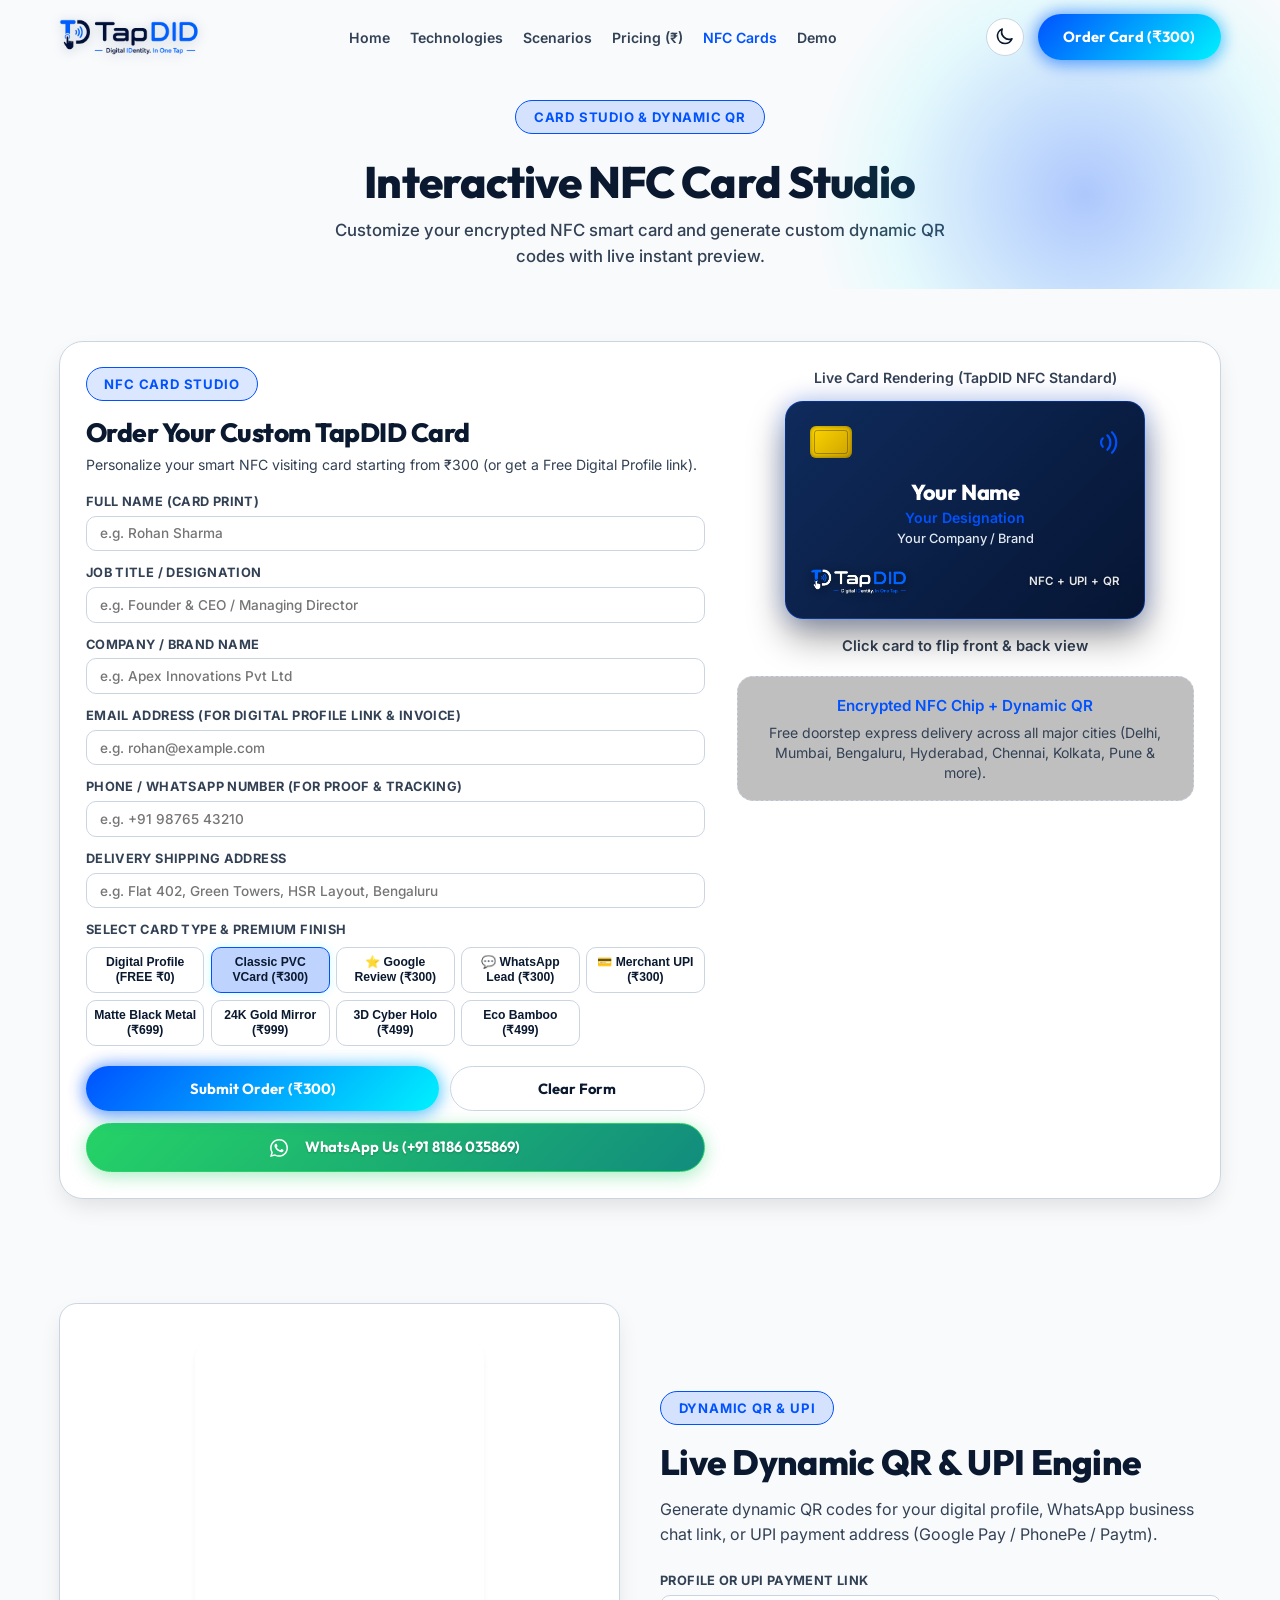
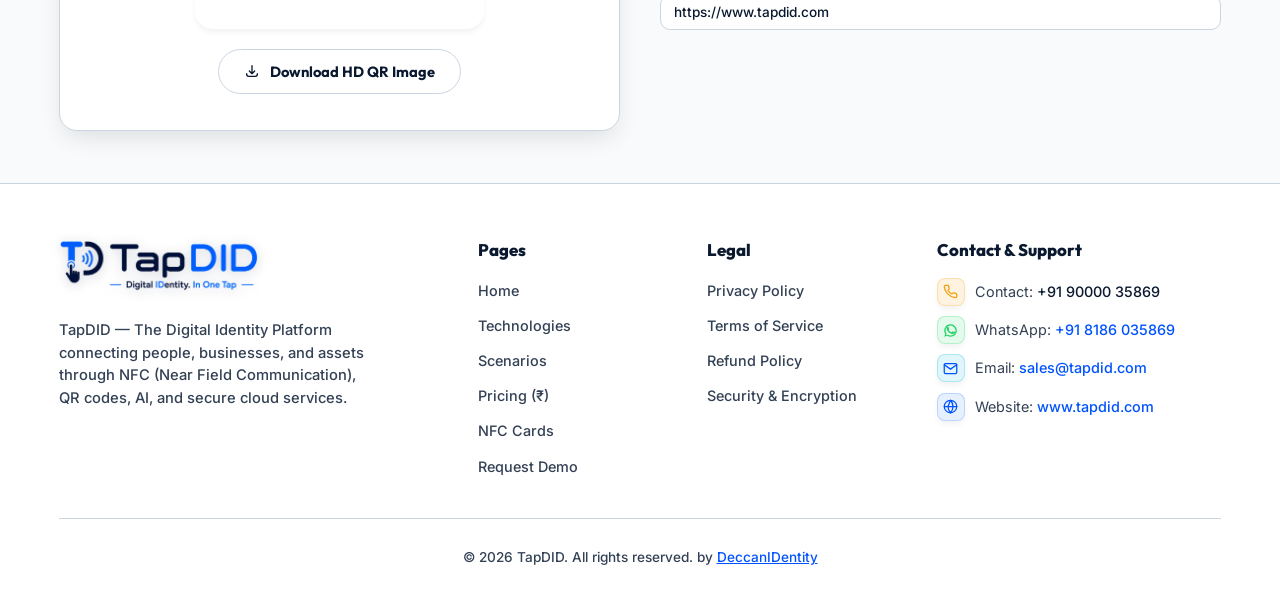
==== commit 897ebe82: "Live Fix Refactor : update footer and contact sections with standardized icons and layout styling" ====
--- a/card-studio.html
+++ b/card-studio.html
@@ -76,8 +76,8 @@
         <div class="customizer-grid">
           <div>
             <div class="badge">NFC Card Studio</div>
-            <h2 class="section-title" style="text-align: left; font-size: 2rem; margin-bottom: 0.4rem;">Order Your Custom TapDID Card</h2>
-            <p style="color: var(--text-muted); margin-bottom: 1.1rem; font-size: 0.95rem;">Personalize your smart NFC visiting card starting from ₹300 (or get a Free Digital Profile link).</p>
+            <h2 class="section-title" style="text-align: left; font-size: 1.65rem; margin-bottom: 0.3rem;">Order Your Custom TapDID Card</h2>
+            <p style="color: var(--text-muted); margin-bottom: 1rem; font-size: 0.88rem;">Personalize your smart NFC visiting card starting from ₹300 (or get a Free Digital Profile link).</p>
 
             <div class="form-group">
               <label for="inputName">Full Name (Card Print)</label>
@@ -112,8 +112,8 @@
             </div>
 
             <div class="form-group">
-              <label style="font-weight: 700; font-size: 0.95rem; margin-bottom: 0.5rem; display: block;">Select Card Type &amp; Premium Finish</label>
-              <div class="material-selector" style="display: grid; grid-template-columns: repeat(auto-fit, minmax(135px, 1fr)); gap: 0.6rem;">
+              <label style="font-weight: 700; font-size: 0.8rem; text-transform: uppercase; letter-spacing: 0.03em; color: var(--text-muted); margin-bottom: 0.4rem; display: block;">Select Card Type &amp; Premium Finish</label>
+              <div class="material-selector">
                 <button class="material-btn" data-mat="digital-free">Digital Profile (FREE ₹0)</button>
                 <button class="material-btn active" data-mat="classic-pvc">Classic PVC VCard (₹300)</button>
                 <button class="material-btn" data-mat="google-review">⭐ Google Review (₹300)</button>
@@ -167,8 +167,8 @@
                   </div>
 
                   <div class="card-footer-line">
-                    <img src="assets/logo_h_dark.png" alt="TapDID Logo" class="card-brand-logo" style="height: 34px;">
-                    <span style="font-size: 0.9rem; font-weight: 600; color: #ffffff;">NFC + UPI + QR</span>
+                    <img src="assets/logo_h_dark.png" alt="TapDID Logo" class="card-brand-logo" style="height: 25px;">
+                    <span style="font-size: 0.72rem; font-weight: 600; color: #ffffff; letter-spacing: 0.03em; opacity: 0.9;">NFC + UPI + QR</span>
                   </div>
                 </div>
 
@@ -262,14 +262,30 @@
         <div class="footer-column">
           <h4>Contact &amp; Support</h4>
           <ul class="footer-links">
-            <li style="color: var(--text-muted); font-size: 0.9rem;">Contact: <a href="tel:+919000035869"
-                style="color: var(--text-main);">+91 90000 35869</a></li>
-            <li style="color: var(--text-muted); font-size: 0.9rem;">WhatsApp: <a href="https://wa.me/918186035869"
-                target="_blank" rel="noopener noreferrer" style="color: var(--accent-mint);">+91 8186 035869</a></li>
-            <li style="color: var(--text-muted); font-size: 0.9rem;">Email: <a href="mailto:sales@tapdid.com"
-                style="color: var(--accent-cyan);">sales@tapdid.com</a></li>
-            <li style="color: var(--text-muted); font-size: 0.9rem;">Website: <a href="https://www.tapdid.com"
-                target="_blank" rel="noopener noreferrer" style="color: var(--brand-blue);">www.tapdid.com</a></li>
+            <li class="footer-contact-item">
+              <span class="contact-icon icon-phone" title="Phone Contact">
+                <svg width="15" height="15" viewBox="0 0 24 24" fill="none" stroke="currentColor" stroke-width="2" stroke-linecap="round" stroke-linejoin="round"><path d="M22 16.92v3a2 2 0 0 1-2.18 2 19.79 19.79 0 0 1-8.63-3.07 19.5 19.5 0 0 1-6-6 19.79 19.79 0 0 1-3.07-8.67A2 2 0 0 1 4.11 2h3a2 2 0 0 1 2 1.72 12.84 12.84 0 0 0 .7 2.81 2 2 0 0 1-.45 2.11L8.09 9.91a16 16 0 0 0 6 6l1.27-1.27a2 2 0 0 1 2.11-.45 12.84 12.84 0 0 0 2.81.7A2 2 0 0 1 22 16.92z"/></svg>
+              </span>
+              <span class="contact-text">Contact: <a href="tel:+919000035869" style="color: var(--text-main);">+91 90000 35869</a></span>
+            </li>
+            <li class="footer-contact-item">
+              <span class="contact-icon icon-whatsapp" title="WhatsApp Support">
+                <svg width="15" height="15" viewBox="0 0 24 24" fill="currentColor"><path d="M17.472 14.382c-.301-.15-1.78-.878-2.056-.978-.276-.1-.477-.15-.678.15-.2.3-.777.978-.952 1.178-.175.2-.351.225-.652.075a8.21 8.21 0 01-2.418-1.491 9.055 9.055 0 01-1.674-2.083c-.176-.3-.019-.462.13-.61.136-.134.302-.35.453-.526.151-.175.201-.3.301-.5.101-.2.051-.376-.025-.526-.076-.15-.678-1.631-.929-2.238-.244-.59-.492-.51-.678-.519-.176-.008-.376-.01-.576-.01-.2 0-.526.075-.802.376-.276.3-1.053 1.029-1.053 2.509 0 1.48 1.078 2.908 1.228 3.109.15.2 2.122 3.24 5.141 4.542 2.152.928 2.977.834 3.992.684 1.134-.167 2.457-1.003 2.808-1.971.351-.968.351-1.795.246-1.97-.105-.176-.306-.276-.607-.426z"/><path d="M12 2a10 10 0 00-8.485 15.3L2 22l4.829-1.486A10 10 0 1012 2zm0 18a7.96 7.96 0 01-4.066-1.11l-.291-.173-2.868.883.896-2.797-.189-.3A7.965 7.965 0 1112 20z"/></svg>
+              </span>
+              <span class="contact-text">WhatsApp: <a href="https://wa.me/918186035869" target="_blank" rel="noopener noreferrer" style="color: var(--accent-mint);">+91 8186 035869</a></span>
+            </li>
+            <li class="footer-contact-item">
+              <span class="contact-icon icon-email" title="Email Contact">
+                <svg width="15" height="15" viewBox="0 0 24 24" fill="none" stroke="currentColor" stroke-width="2" stroke-linecap="round" stroke-linejoin="round"><path d="M4 4h16c1.1 0 2 .9 2 2v12c0 1.1-.9 2-2 2H4c-1.1 0-2-.9-2-2V6c0-1.1.9-2 2-2z"/><polyline points="22,6 12,13 2,6"/></svg>
+              </span>
+              <span class="contact-text">Email: <a href="mailto:sales@tapdid.com" style="color: var(--accent-cyan);">sales@tapdid.com</a></span>
+            </li>
+            <li class="footer-contact-item">
+              <span class="contact-icon icon-website" title="Website Link">
+                <svg width="15" height="15" viewBox="0 0 24 24" fill="none" stroke="currentColor" stroke-width="2" stroke-linecap="round" stroke-linejoin="round"><circle cx="12" cy="12" r="10"/><line x1="2" y1="12" x2="22" y2="12"/><path d="M12 2a15.3 15.3 0 0 1 4 10 15.3 15.3 0 0 1-4 10 15.3 15.3 0 0 1-4-10z"/></svg>
+              </span>
+              <span class="contact-text">Website: <a href="https://www.tapdid.com" target="_blank" rel="noopener noreferrer" style="color: var(--brand-blue);">www.tapdid.com</a></span>
+            </li>
           </ul>
         </div>
       </div>
--- a/styles.css
+++ b/styles.css
@@ -312,10 +312,10 @@
 }
 
 .logo-img {
-  height: 48px;
-  max-height: 52px;
+  height: 36px;
+  max-height: 40px;
   width: auto;
-  max-width: 180px;
+  max-width: 145px;
   object-fit: contain;
   display: block;
   background: transparent;
@@ -673,13 +673,17 @@
 }
 
 .card-footer-line span {
+  font-size: 0.72rem;
+  font-weight: 600;
   color: #ffffff !important;
   text-shadow: 0 1px 3px rgba(0, 0, 0, 0.5);
+  letter-spacing: 0.03em;
+  opacity: 0.9;
 }
 
 .card-brand-logo {
-  height: 34px;
-  max-height: 36px;
+  height: 25px;
+  max-height: 28px;
   width: auto;
   content: url('assets/logo_h_dark.png') !important;
   filter: drop-shadow(0 2px 6px rgba(0, 0, 0, 0.6)) brightness(1.1) !important;
@@ -1466,7 +1470,7 @@
   background: var(--bg-card);
   border: 1px solid var(--border-color);
   border-radius: var(--radius-lg);
-  padding: 1.85rem;
+  padding: 1.6rem;
   backdrop-filter: blur(12px);
   box-shadow: var(--shadow-md);
 }
@@ -1484,27 +1488,48 @@
   text-align: center;
 }
 
+@media (max-width: 992px) {
+  .customizer-grid {
+    grid-template-columns: 1fr;
+    gap: 1.5rem;
+  }
+
+  .customizer-grid > div:first-child {
+    order: 2;
+  }
+
+  .customizer-preview-col {
+    order: 1;
+    position: relative;
+    top: 0;
+    margin-top: 0;
+    margin-bottom: 1.25rem;
+  }
+}
+
 .form-group {
-  margin-bottom: 0.85rem;
+  margin-bottom: 0.75rem;
 }
 
 .form-group label {
   display: block;
-  font-size: 0.88rem;
+  font-size: 0.8rem;
   font-weight: 700;
-  color: var(--text-main);
-  margin-bottom: 0.3rem;
+  color: var(--text-muted);
+  margin-bottom: 0.25rem;
+  text-transform: uppercase;
+  letter-spacing: 0.03em;
 }
 
 .form-input {
   width: 100%;
-  padding: 0.62rem 0.85rem;
+  padding: 0.55rem 0.8rem;
   background: var(--bg-secondary);
   border: 1px solid var(--border-color);
   border-radius: var(--radius-sm);
   color: var(--text-main);
   font-family: var(--font-body);
-  font-size: 0.92rem;
+  font-size: 0.85rem;
   font-weight: 500;
   outline: none;
   transition: border-color var(--transition-fast);
@@ -1512,23 +1537,24 @@
 
 .form-input:focus {
   border-color: var(--accent-cyan);
+  box-shadow: 0 0 10px rgba(0, 242, 254, 0.2);
 }
 
 .material-selector {
   display: grid;
-  grid-template-columns: repeat(auto-fit, minmax(120px, 1fr));
-  gap: 0.45rem;
+  grid-template-columns: repeat(auto-fit, minmax(115px, 1fr));
+  gap: 0.4rem;
   margin-top: 0.35rem;
 }
 
 .material-btn {
   width: 100%;
-  padding: 0.55rem 0.4rem;
+  padding: 0.45rem 0.35rem;
   border-radius: var(--radius-sm);
   border: 1px solid var(--border-color);
   background: var(--bg-secondary);
   color: var(--text-main);
-  font-size: 0.82rem;
+  font-size: 0.76rem;
   font-weight: 700;
   cursor: pointer;
   transition: all var(--transition-fast);
@@ -1537,7 +1563,7 @@
   display: flex;
   align-items: center;
   justify-content: center;
-  min-height: 38px;
+  min-height: 36px;
 }
 
 .material-btn.active,
@@ -1747,7 +1773,7 @@
 .pricing-grid {
   display: grid;
   grid-template-columns: repeat(4, 1fr);
-  gap: 1.25rem;
+  gap: 1.5rem;
   align-items: stretch;
 }
 
@@ -1755,24 +1781,43 @@
   background: var(--bg-card);
   border: 1px solid var(--border-color);
   border-radius: var(--radius-lg);
-  padding: 1.85rem 1.25rem;
+  padding: 1.85rem 1.35rem;
   display: flex;
   flex-direction: column;
   justify-content: space-between;
   position: relative;
   transition: all var(--transition-normal);
   box-shadow: var(--shadow-sm);
+  height: 100%;
+}
+
+.pricing-card-top {
+  display: flex;
+  flex-direction: column;
+  flex: 1;
+}
+
+.pricing-badge-wrapper {
+  margin-bottom: 0.65rem;
 }
 
 .pricing-card h3 {
-  font-size: 1.25rem;
-  margin-bottom: 0.25rem;
+  font-size: 1.28rem;
+  font-weight: 800;
+  margin-bottom: 0.2rem;
+  color: var(--text-main);
 }
 
 .pricing-card.featured {
   border-color: var(--accent-cyan);
-  box-shadow: var(--shadow-glow);
+  box-shadow: var(--shadow-glow), 0 0 24px rgba(0, 242, 254, 0.2);
   transform: translateY(-4px);
+}
+
+.pricing-card:hover {
+  transform: translateY(-6px);
+  border-color: var(--accent-cyan);
+  box-shadow: var(--shadow-lg), 0 0 24px rgba(0, 82, 255, 0.25);
 }
 
 .popular-badge {
@@ -1965,6 +2010,60 @@
 
 .footer-links a:hover {
   color: var(--accent-cyan);
+}
+
+/* Iconic Contact Fields */
+.footer-contact-item {
+  display: flex;
+  align-items: center;
+  gap: 0.65rem;
+  color: var(--text-muted);
+  font-size: 0.9rem;
+  line-height: 1.4;
+}
+
+.contact-icon {
+  display: inline-flex;
+  align-items: center;
+  justify-content: center;
+  width: 28px;
+  height: 28px;
+  border-radius: 8px;
+  flex-shrink: 0;
+  transition: all var(--transition-fast);
+  box-shadow: var(--shadow-sm);
+}
+
+.footer-contact-item:hover .contact-icon {
+  transform: translateY(-2px) scale(1.05);
+}
+
+.contact-icon.icon-phone {
+  color: var(--accent-gold, #f59e0b);
+  background: rgba(245, 158, 11, 0.12);
+  border: 1px solid rgba(245, 158, 11, 0.25);
+}
+
+.contact-icon.icon-whatsapp {
+  color: #25D366;
+  background: rgba(37, 211, 102, 0.12);
+  border: 1px solid rgba(37, 211, 102, 0.25);
+}
+
+.contact-icon.icon-email {
+  color: var(--accent-cyan, #06b6d4);
+  background: rgba(6, 182, 212, 0.12);
+  border: 1px solid rgba(6, 182, 212, 0.25);
+}
+
+.contact-icon.icon-website {
+  color: var(--brand-blue, #3b82f6);
+  background: rgba(59, 130, 246, 0.12);
+  border: 1px solid rgba(59, 130, 246, 0.25);
+}
+
+.contact-text {
+  display: inline-block;
 }
 
 .footer-bottom {
@@ -2141,6 +2240,32 @@
     line-height: 1.4;
   }
 
+  .pricing-grid {
+    grid-template-columns: 1fr;
+    gap: 1.5rem;
+  }
+
+  .gallery-grid {
+    grid-template-columns: 1fr;
+    gap: 1.5rem;
+  }
+
+  .gallery-filters {
+    justify-content: flex-start;
+    overflow-x: auto;
+    white-space: nowrap;
+    padding-bottom: 0.5rem;
+    -webkit-overflow-scrolling: touch;
+    gap: 0.5rem;
+    margin-bottom: 1.75rem;
+  }
+
+  .gallery-filter-btn {
+    flex: 0 0 auto;
+    padding: 0.45rem 1rem;
+    font-size: 0.86rem;
+  }
+
   .nav-link {
     font-size: 1.05rem;
   }
@@ -2176,6 +2301,11 @@
 
   .customizer-box {
     padding: 1.25rem;
+  }
+
+  .pricing-grid {
+    grid-template-columns: repeat(2, 1fr);
+    gap: 1.25rem;
   }
 
   .customizer-preview-col {
@@ -2244,6 +2374,42 @@
 
   .features-5-row {
     grid-template-columns: 1fr;
+  }
+
+  .scenario-filter-bar,
+  .sim-nav-group,
+  .tab-nav-bar {
+    display: flex;
+    justify-content: flex-start;
+    overflow-x: auto;
+    white-space: nowrap;
+    padding-bottom: 0.5rem;
+    -webkit-overflow-scrolling: touch;
+    gap: 0.45rem;
+    margin-bottom: 1.25rem;
+  }
+
+  .scenario-filter-bar::-webkit-scrollbar,
+  .gallery-filters::-webkit-scrollbar,
+  .sim-nav-group::-webkit-scrollbar,
+  .tab-nav-bar::-webkit-scrollbar {
+    display: none;
+    width: 0;
+    height: 0;
+  }
+
+  .scenario-filter-bar,
+  .gallery-filters,
+  .sim-nav-group,
+  .tab-nav-bar {
+    scrollbar-width: none;
+    -ms-overflow-style: none;
+  }
+
+  .filter-btn,
+  .sim-nav-btn {
+    flex: 0 0 auto;
+    white-space: nowrap;
   }
 }
 
@@ -2583,15 +2749,18 @@
 
 .gallery-grid {
   display: grid;
-  grid-template-columns: repeat(auto-fit, minmax(320px, 1fr));
+  grid-template-columns: repeat(auto-fill, minmax(300px, 1fr));
+  justify-content: center;
   gap: 2rem;
+  max-width: 1200px;
+  margin: 0 auto;
 }
 
 .gallery-card-item {
   background: var(--bg-card);
   border: 1px solid var(--border-color);
   border-radius: var(--radius-lg);
-  padding: 1.75rem;
+  padding: 1.5rem;
   display: flex;
   flex-direction: column;
   justify-content: space-between;
@@ -2600,6 +2769,9 @@
   transition: transform var(--transition-normal), border-color var(--transition-normal), box-shadow var(--transition-normal);
   position: relative;
   overflow: hidden;
+  width: 100%;
+  max-width: 360px;
+  margin: 0 auto;
 }
 
 .gallery-card-item:hover {
@@ -2689,9 +2861,13 @@
   transform-style: preserve-3d;
 }
 
-.gallery-flip-container:hover .gallery-flip-inner,
 .gallery-flip-container.flipped .gallery-flip-inner {
   transform: rotateY(180deg);
+}
+
+.gallery-flip-container:hover {
+  transform: translateY(-2px);
+  transition: transform 0.25s ease;
 }
 
 .gallery-flip-front,
@@ -2776,8 +2952,16 @@
   color: #ffffff;
 }
 
+.gallery-card-content {
+  display: flex;
+  flex-direction: column;
+  flex: 1;
+  margin-top: 0.5rem;
+}
+
 .gallery-card-content h3 {
   font-size: 1.25rem;
+  font-weight: 800;
   margin-bottom: 0.4rem;
   color: var(--text-main);
 }
@@ -2786,34 +2970,39 @@
   color: var(--text-muted);
   font-size: 0.9rem;
   line-height: 1.5;
-  margin-bottom: 1.25rem;
+  margin-bottom: 1rem;
 }
 
 .gallery-card-features {
   list-style: none;
   padding: 0;
-  margin: 0 0 1.5rem 0;
+  margin: 0 0 1.25rem 0;
   display: flex;
   flex-direction: column;
-  gap: 0.4rem;
+  gap: 0.45rem;
 }
 
 .gallery-card-features li {
-  font-size: 0.86rem;
+  font-size: 0.88rem;
   color: var(--text-muted);
   display: flex;
-  align-items: center;
+  align-items: flex-start;
   gap: 0.5rem;
+  line-height: 1.4;
 }
 
 .gallery-card-features li::before {
   content: '✓';
-  color: var(--accent-mint);
+  color: var(--accent-cyan);
   font-weight: 800;
+  flex-shrink: 0;
+  margin-top: 1px;
 }
 
 .gallery-card-actions {
   display: flex;
   align-items: center;
   gap: 0.65rem;
+  margin-top: auto;
+  padding-top: 0.75rem;
 }
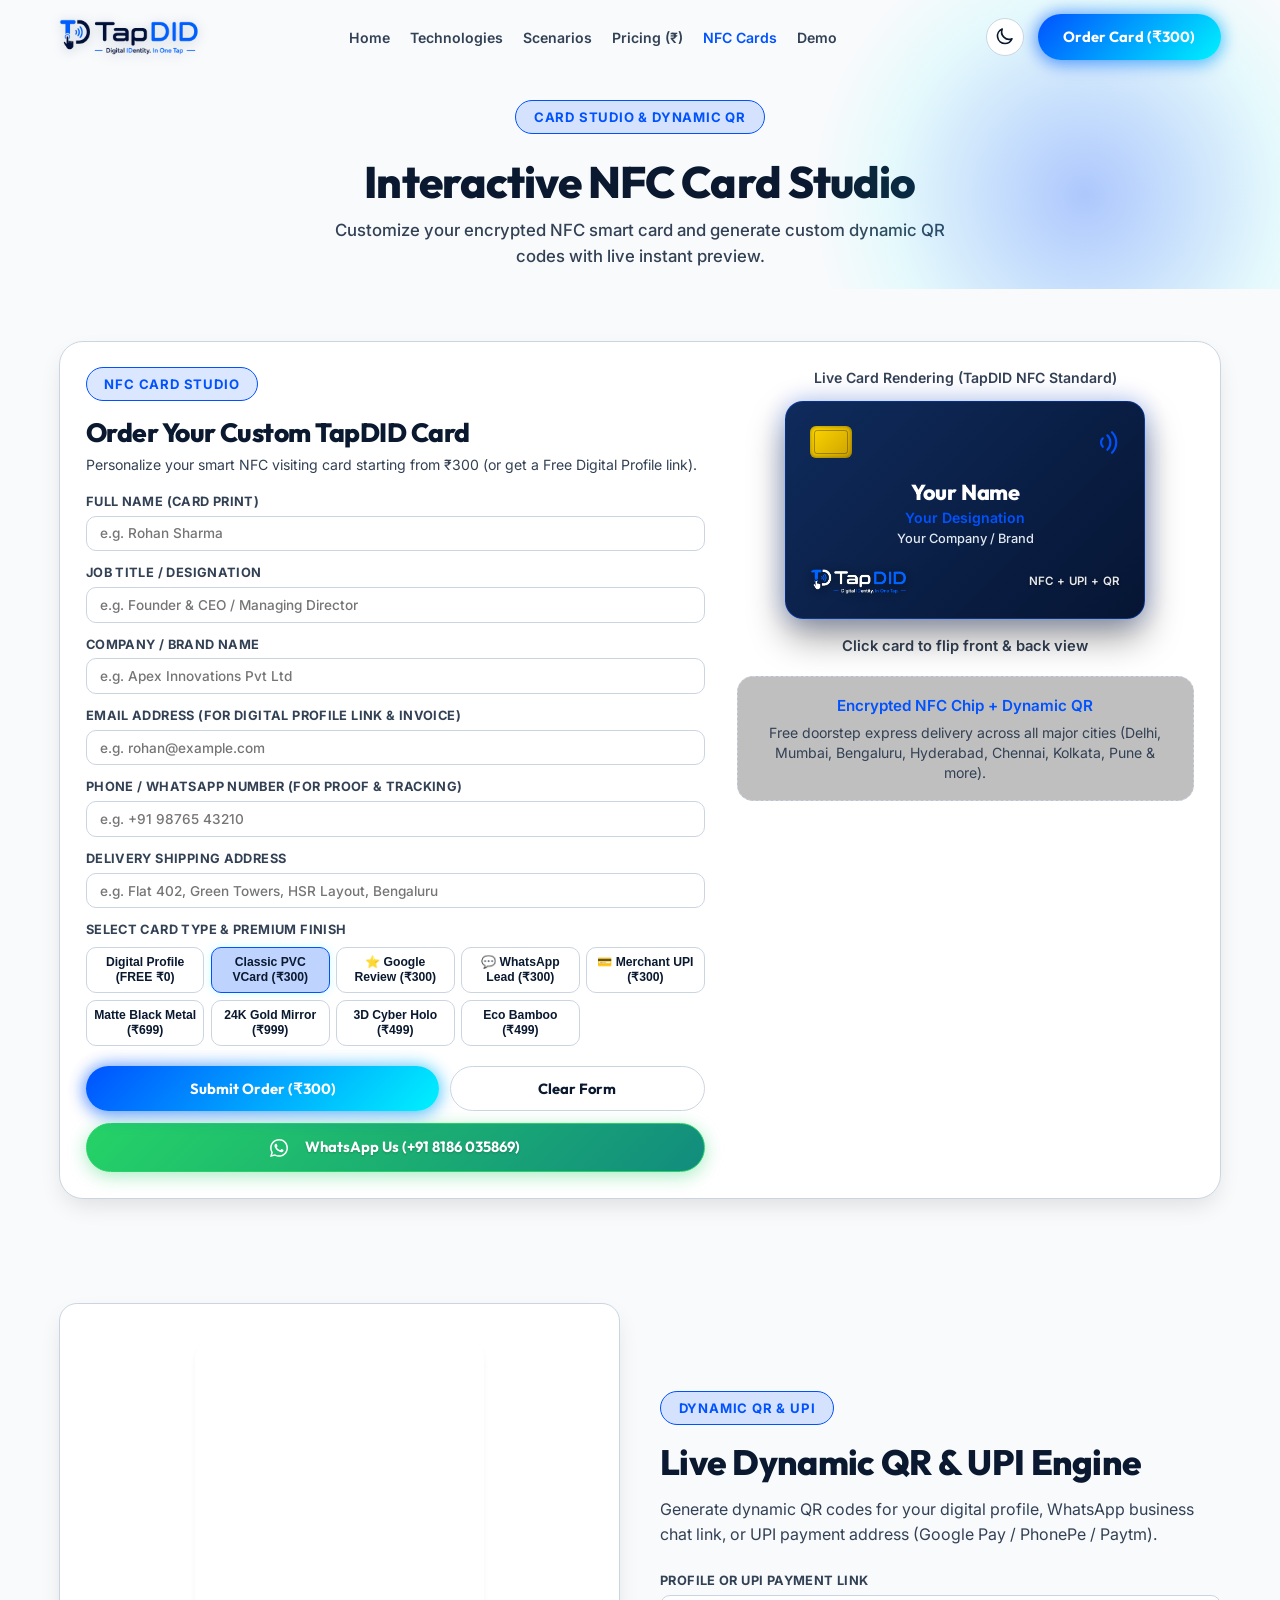
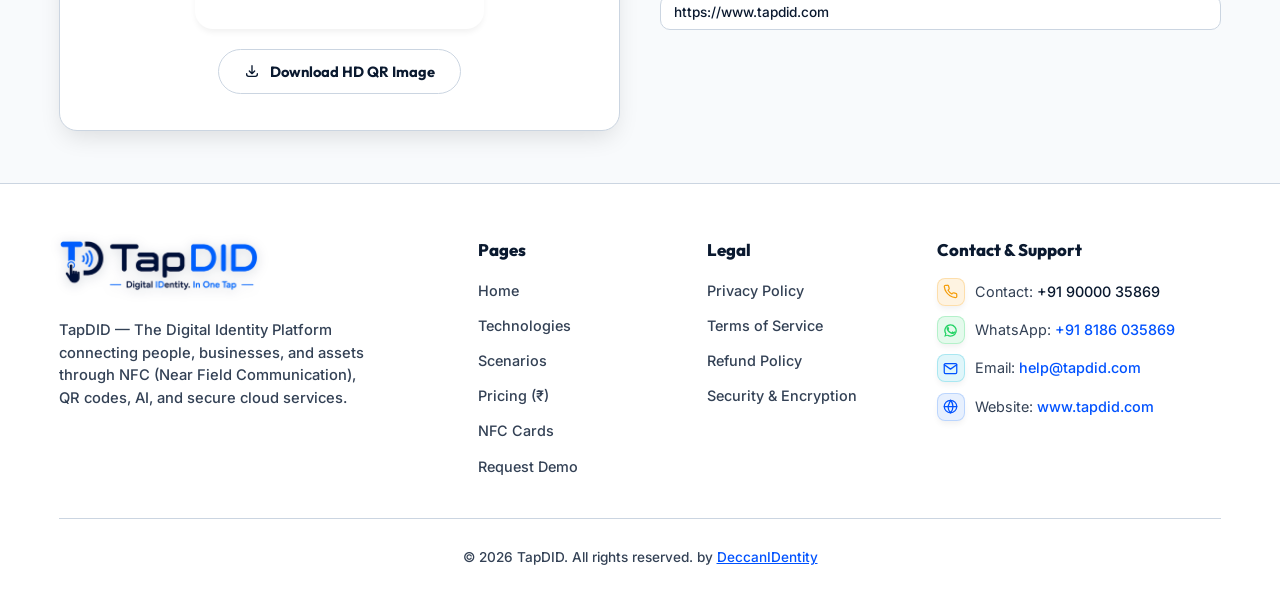
==== commit f2a23d9b: "Live Refactor : update contact email addresses from sales@tapdid.com to help@tapdid.com across site " ====
--- a/card-studio.html
+++ b/card-studio.html
@@ -278,7 +278,7 @@
               <span class="contact-icon icon-email" title="Email Contact">
                 <svg width="15" height="15" viewBox="0 0 24 24" fill="none" stroke="currentColor" stroke-width="2" stroke-linecap="round" stroke-linejoin="round"><path d="M4 4h16c1.1 0 2 .9 2 2v12c0 1.1-.9 2-2 2H4c-1.1 0-2-.9-2-2V6c0-1.1.9-2 2-2z"/><polyline points="22,6 12,13 2,6"/></svg>
               </span>
-              <span class="contact-text">Email: <a href="mailto:sales@tapdid.com" style="color: var(--accent-cyan);">sales@tapdid.com</a></span>
+              <span class="contact-text">Email: <a href="mailto:help@tapdid.com" style="color: var(--accent-cyan);">help@tapdid.com</a></span>
             </li>
             <li class="footer-contact-item">
               <span class="contact-icon icon-website" title="Website Link">
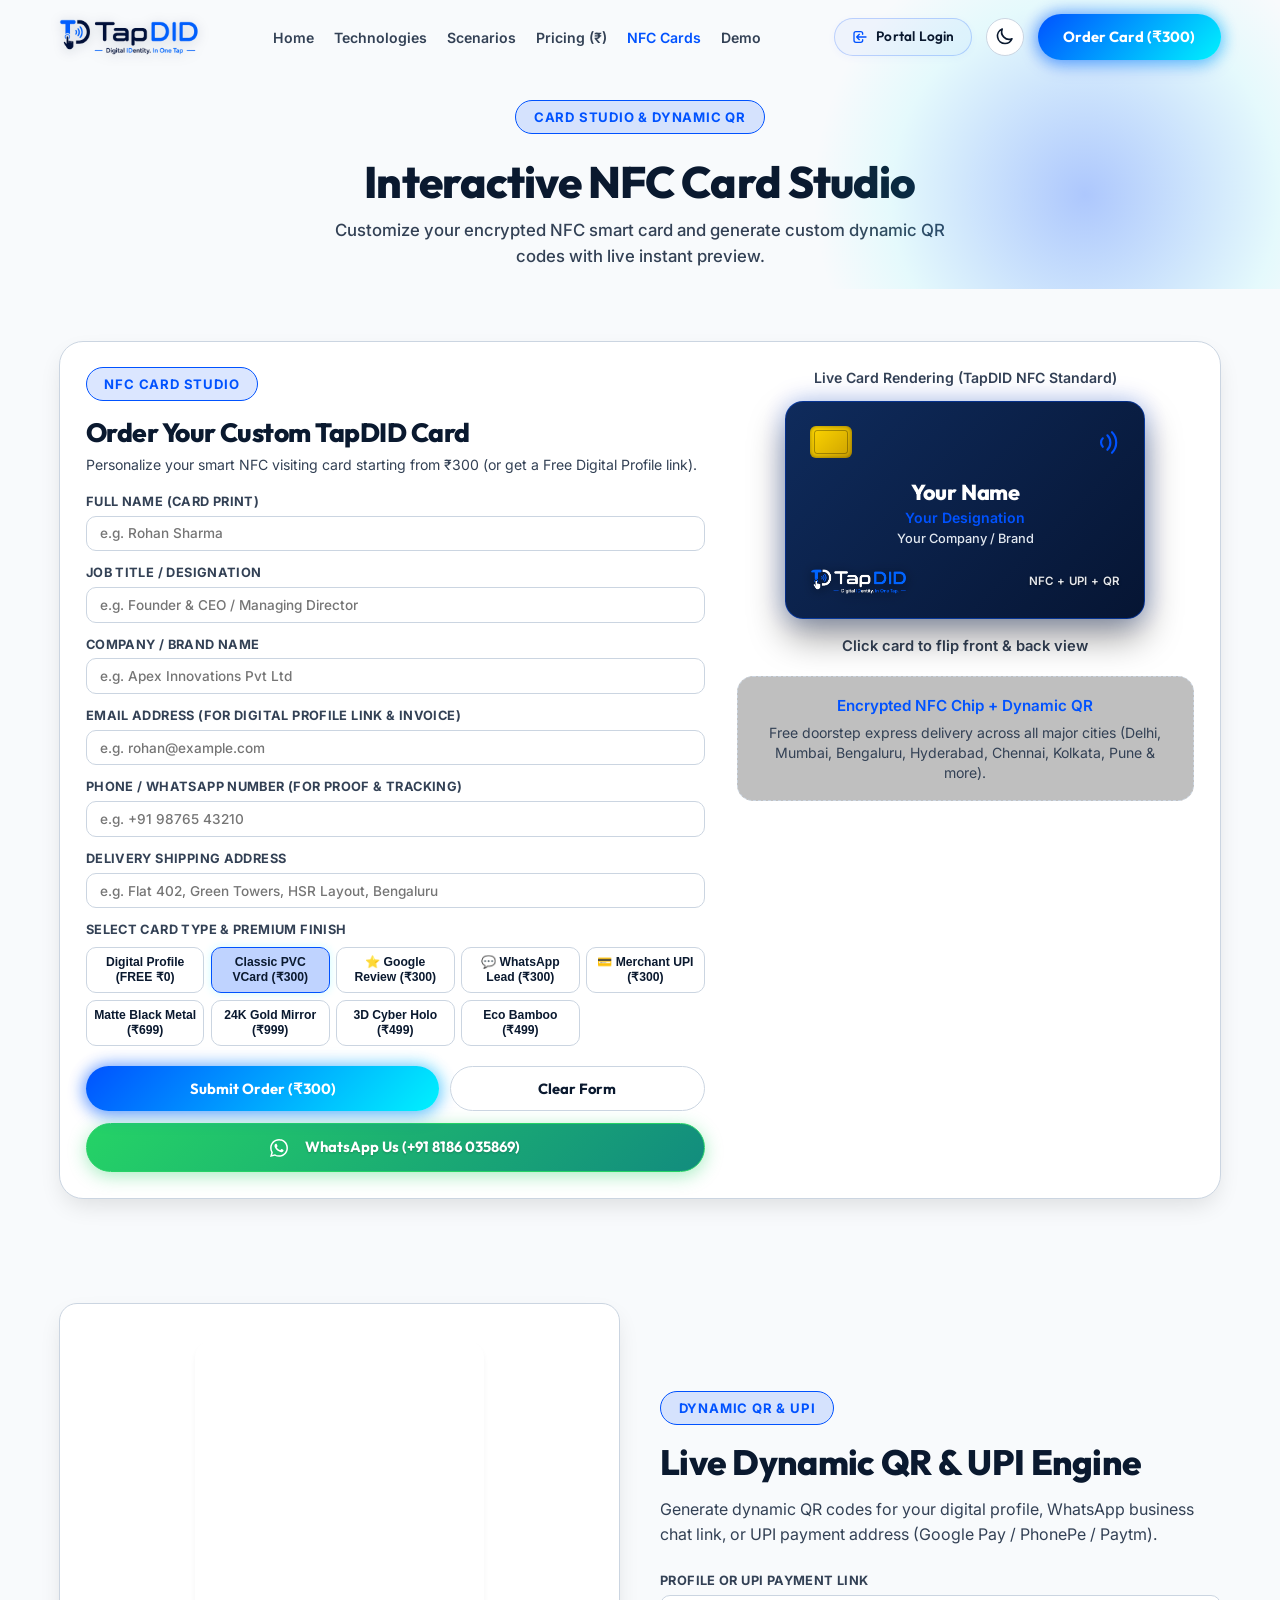
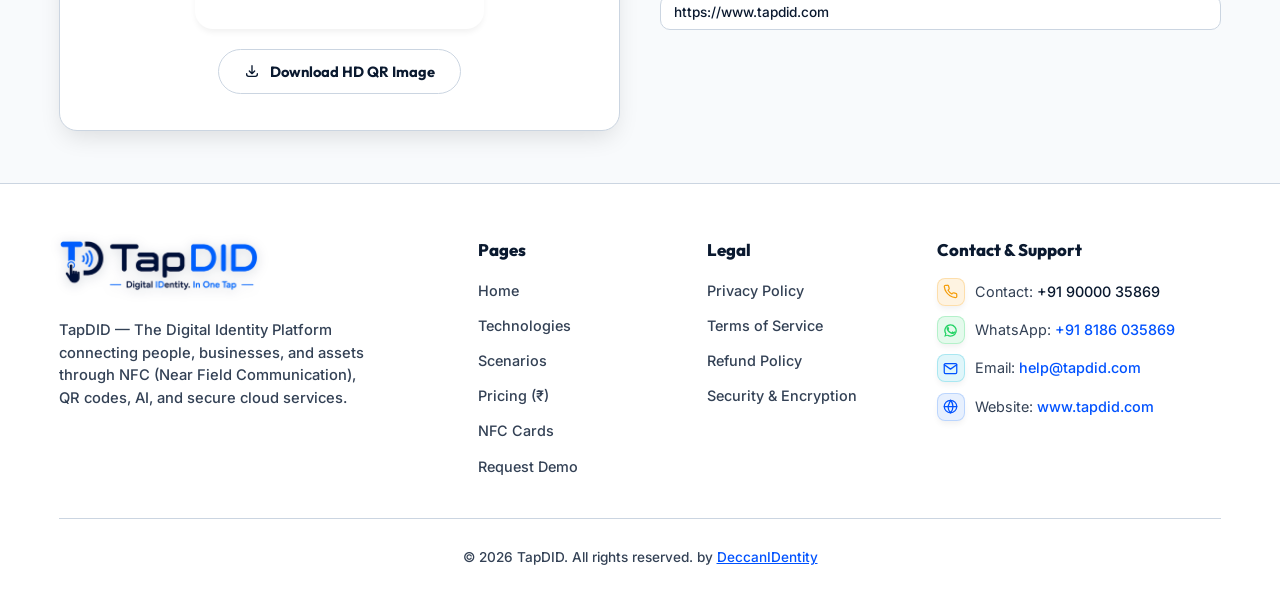
==== commit 6c55a8f3: "Live Fix : add portal login link to navigation and update site theme configuration" ====
--- a/card-studio.html
+++ b/card-studio.html
@@ -1,5 +1,5 @@
 <!DOCTYPE html>
-<html lang="en">
+<html lang="en" data-theme="light">
 
 <head>
   <script>
@@ -37,6 +37,14 @@
           <li><a href="pricing.html" class="nav-link">Pricing (₹)</a></li>
           <li><a href="card-studio.html" class="nav-link active">NFC Cards</a></li>
           <li><a href="demo.html" class="nav-link">Demo</a></li>
+          <li class="mobile-portal-item">
+            <a href="https://tapdid.in/login" target="_blank" rel="noopener noreferrer" class="nav-link nav-link-portal">
+              <svg width="16" height="16" fill="none" stroke="currentColor" viewBox="0 0 24 24">
+                <path stroke-linecap="round" stroke-linejoin="round" stroke-width="2" d="M11 16l-4-4m0 0l4-4m-4 4h14m-5 4v1a3 3 0 01-3 3H6a3 3 0 01-3-3V7a3 3 0 013-3h7a3 3 0 013 3v1" />
+              </svg>
+              Portal Login (tapdid.in)
+            </a>
+          </li>
           <li class="mobile-cta-item">
             <a href="#customizer" class="btn btn-primary btn-glow mobile-nav-cta">Order Card (₹300)</a>
           </li>
@@ -44,11 +52,17 @@
       </nav>
 
       <div class="nav-actions">
+        <a href="https://tapdid.in/login" target="_blank" rel="noopener noreferrer" class="btn-portal-login" title="Login to TapDID Portal (tapdid.in)">
+          <svg class="portal-icon" width="16" height="16" fill="none" stroke="currentColor" viewBox="0 0 24 24">
+            <path stroke-linecap="round" stroke-linejoin="round" stroke-width="2" d="M11 16l-4-4m0 0l4-4m-4 4h14m-5 4v1a3 3 0 01-3 3H6a3 3 0 01-3-3V7a3 3 0 013-3h7a3 3 0 013 3v1" />
+          </svg>
+          <span>Portal Login</span>
+        </a>
         <button id="themeToggle" class="theme-toggle-btn" aria-label="Toggle Light/Dark Theme">
           <span id="themeIcon">
             <svg width="20" height="20" fill="none" stroke="currentColor" viewBox="0 0 24 24">
               <path stroke-linecap="round" stroke-linejoin="round" stroke-width="2"
-                d="M12 3v1m0 16v1m9-9h-1M4 12H3m15.364 6.364l-.707-.707M6.343 6.343l-.707-.707m12.728 0l-.707.707M6.343 17.657l-.707.707M16 12a4 4 0 11-8 0 4 4 0 018 0z" />
+                d="M20.354 15.354A9 9 0 018.646 3.646 9.003 9.003 0 0012 21a9.003 9.003 0 008.354-5.646z" />
             </svg>
           </span>
         </button>
--- a/styles.css
+++ b/styles.css
@@ -370,6 +370,83 @@
   align-items: center;
   gap: 0.85rem;
   flex-shrink: 0;
+}
+
+.btn-portal-login {
+  display: inline-flex;
+  align-items: center;
+  gap: 0.5rem;
+  padding: 0.48rem 1.05rem;
+  border-radius: var(--radius-full);
+  font-family: var(--font-heading);
+  font-weight: 600;
+  font-size: 0.85rem;
+  letter-spacing: 0.015em;
+  color: var(--text-main);
+  background: rgba(0, 82, 255, 0.04);
+  border: 1.5px solid rgba(0, 82, 255, 0.22);
+  text-decoration: none;
+  white-space: nowrap;
+  transition: all var(--transition-fast);
+  box-shadow: 0 2px 8px rgba(0, 82, 255, 0.04);
+  cursor: pointer;
+}
+
+.btn-portal-login:hover {
+  background: rgba(0, 82, 255, 0.09);
+  border-color: var(--brand-blue);
+  color: var(--brand-blue);
+  transform: translateY(-1px);
+  box-shadow: 0 4px 16px rgba(0, 82, 255, 0.22);
+}
+
+.btn-portal-login .portal-icon {
+  flex-shrink: 0;
+  color: var(--brand-blue);
+  transition: transform var(--transition-fast), color var(--transition-fast);
+}
+
+.btn-portal-login:hover .portal-icon {
+  transform: translateX(2px);
+  color: var(--brand-blue);
+}
+
+[data-theme="dark"] .btn-portal-login {
+  background: rgba(0, 242, 254, 0.05);
+  border-color: rgba(0, 242, 254, 0.22);
+  color: #ffffff;
+  box-shadow: 0 2px 8px rgba(0, 0, 0, 0.2);
+}
+
+[data-theme="dark"] .btn-portal-login:hover {
+  background: rgba(0, 242, 254, 0.12);
+  border-color: var(--brand-cyan);
+  color: var(--brand-cyan);
+  box-shadow: 0 4px 20px rgba(0, 242, 254, 0.3);
+}
+
+[data-theme="dark"] .btn-portal-login .portal-icon {
+  color: var(--brand-cyan);
+}
+
+[data-theme="dark"] .btn-portal-login:hover .portal-icon {
+  color: var(--brand-cyan);
+}
+
+.mobile-portal-item {
+  display: none;
+}
+
+.nav-link-portal {
+  display: inline-flex;
+  align-items: center;
+  gap: 0.5rem;
+  color: var(--accent-blue);
+  font-weight: 700;
+}
+
+.nav-link-portal:hover {
+  color: var(--accent-cyan);
 }
 
 .theme-toggle-btn {
@@ -2092,6 +2169,11 @@
 
   .desktop-only-btn {
     display: none !important;
+  }
+
+  .mobile-portal-item {
+    display: block;
+    margin-bottom: 0.35rem;
   }
 
   .nav-links {
@@ -2434,6 +2516,18 @@
     height: 36px;
   }
 
+  .btn-portal-login {
+    width: 36px;
+    height: 36px;
+    padding: 0;
+    justify-content: center;
+    border-radius: 50%;
+  }
+
+  .btn-portal-login span {
+    display: none;
+  }
+
   .nfc-card-3d {
     width: 270px;
     height: 168px;
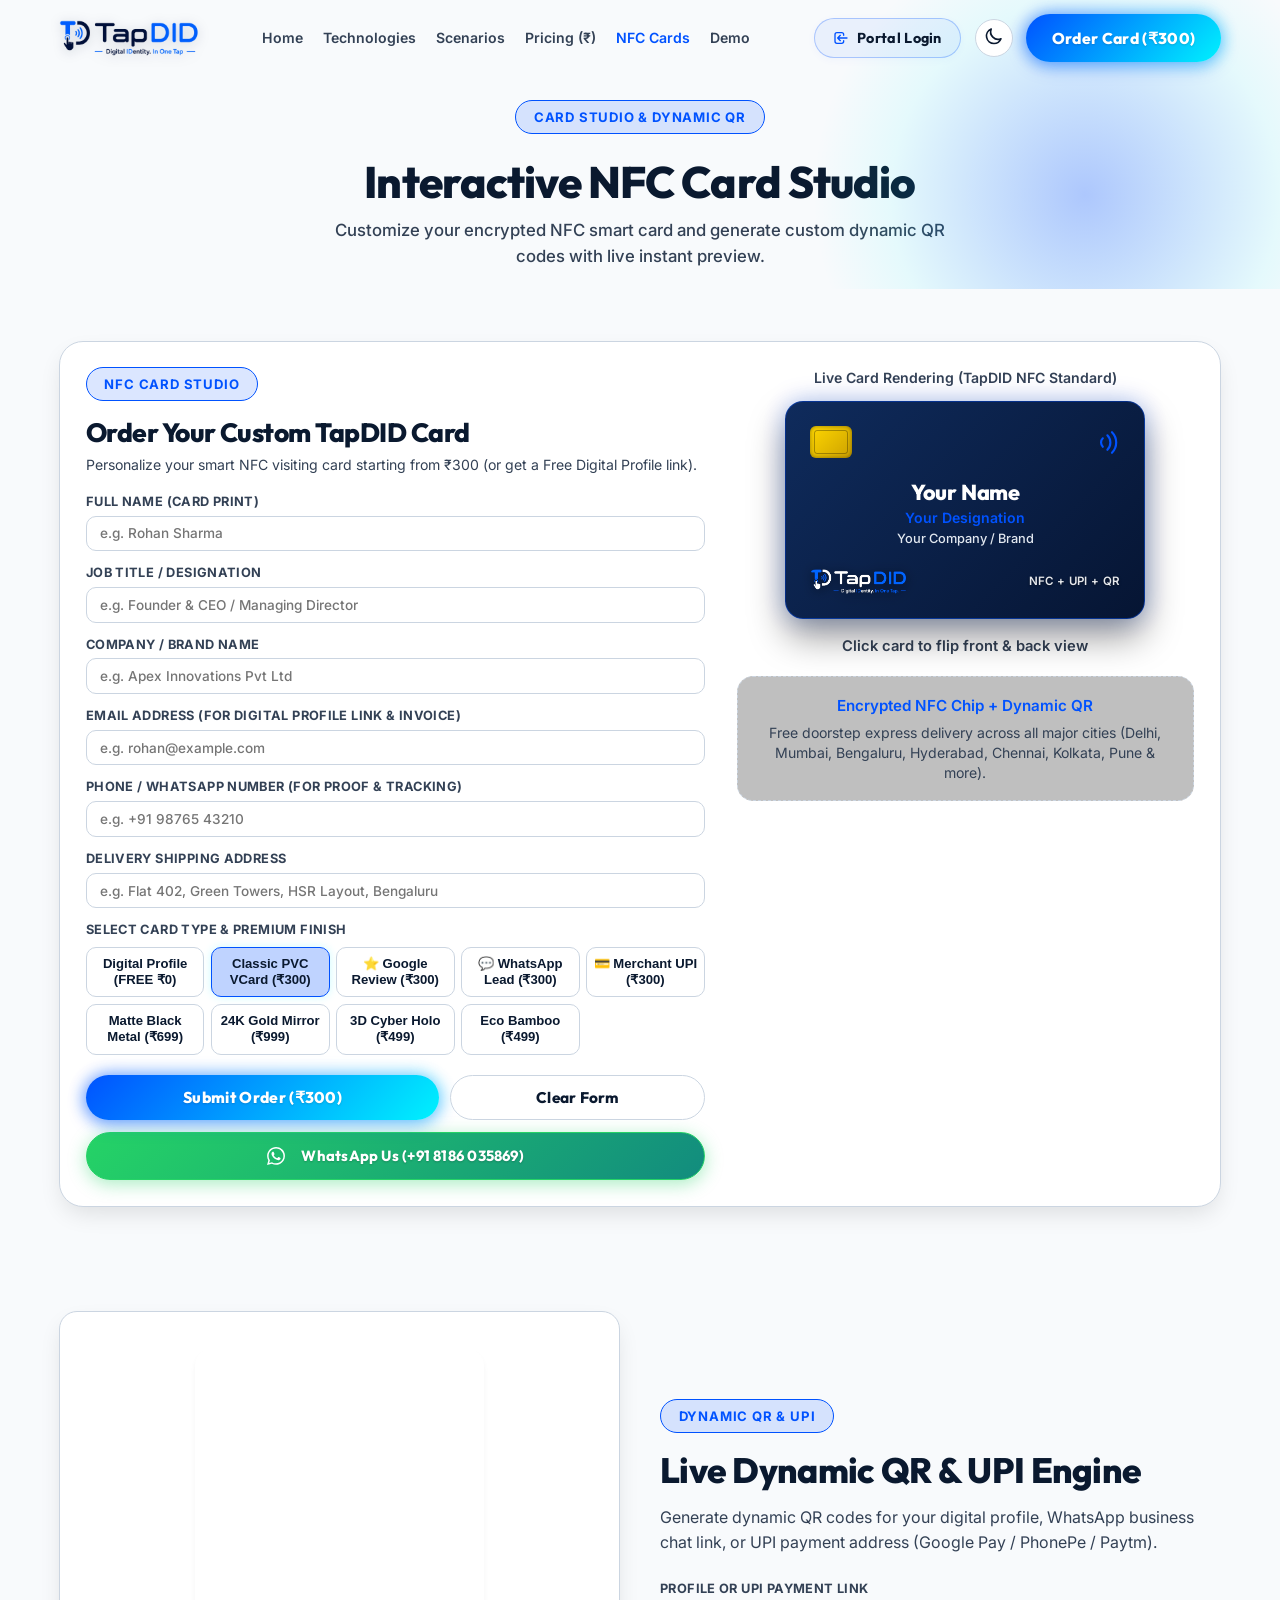
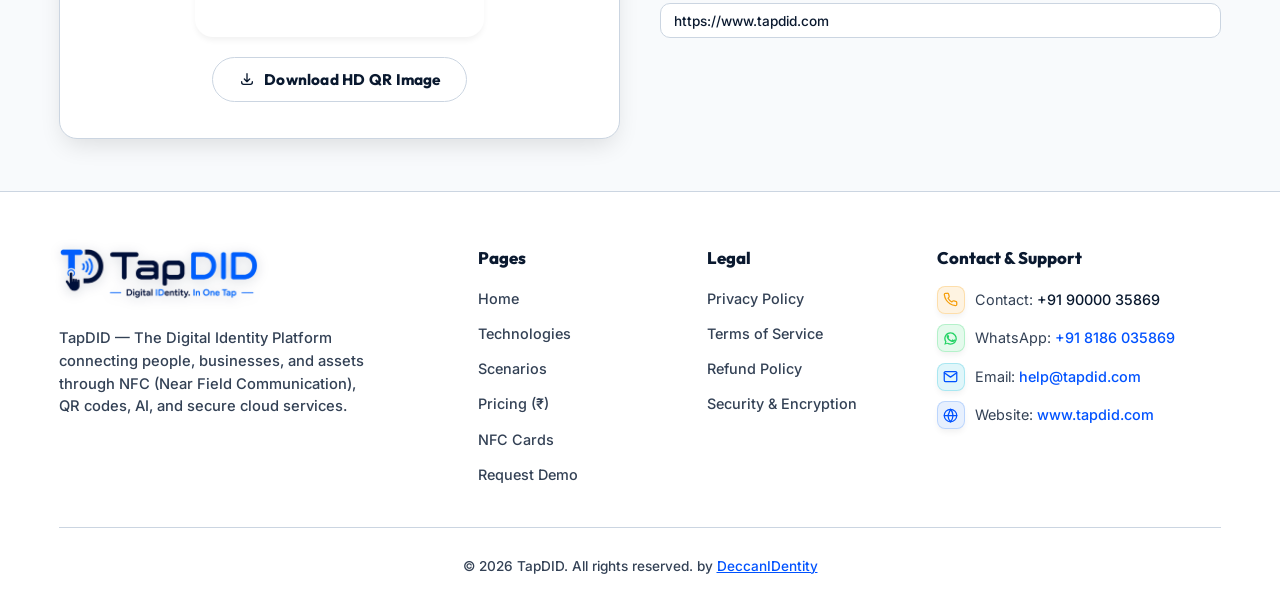
==== commit e07eff9a: "Live Code Fix : simplify portal login link labels and apply global UI component styling improvements" ====
--- a/card-studio.html
+++ b/card-studio.html
@@ -42,7 +42,7 @@
               <svg width="16" height="16" fill="none" stroke="currentColor" viewBox="0 0 24 24">
                 <path stroke-linecap="round" stroke-linejoin="round" stroke-width="2" d="M11 16l-4-4m0 0l4-4m-4 4h14m-5 4v1a3 3 0 01-3 3H6a3 3 0 01-3-3V7a3 3 0 013-3h7a3 3 0 013 3v1" />
               </svg>
-              Portal Login (tapdid.in)
+              Portal Login
             </a>
           </li>
           <li class="mobile-cta-item">
--- a/styles.css
+++ b/styles.css
@@ -193,8 +193,9 @@
   padding: 0.75rem 1.6rem;
   border-radius: var(--radius-full);
   font-family: var(--font-heading);
-  font-weight: 700;
-  font-size: 0.92rem;
+  font-weight: 750;
+  font-size: 0.96rem;
+  letter-spacing: 0.015em;
   cursor: pointer;
   transition: all var(--transition-fast);
   text-decoration: none;
@@ -206,6 +207,10 @@
 .btn-primary {
   background: var(--accent-gradient);
   color: #ffffff !important;
+  font-weight: 800;
+  font-size: 0.98rem;
+  letter-spacing: 0.02em;
+  text-shadow: 0 1px 2px rgba(0, 0, 0, 0.15);
   box-shadow: 0 4px 18px rgba(0, 82, 255, 0.35);
 }
 
@@ -376,15 +381,15 @@
   display: inline-flex;
   align-items: center;
   gap: 0.5rem;
-  padding: 0.48rem 1.05rem;
+  padding: 0.5rem 1.15rem;
   border-radius: var(--radius-full);
   font-family: var(--font-heading);
-  font-weight: 600;
-  font-size: 0.85rem;
-  letter-spacing: 0.015em;
+  font-weight: 700;
+  font-size: 0.9rem;
+  letter-spacing: 0.02em;
   color: var(--text-main);
-  background: rgba(0, 82, 255, 0.04);
-  border: 1.5px solid rgba(0, 82, 255, 0.22);
+  background: rgba(0, 82, 255, 0.06);
+  border: 1.5px solid rgba(0, 82, 255, 0.28);
   text-decoration: none;
   white-space: nowrap;
   transition: all var(--transition-fast);
@@ -442,7 +447,9 @@
   align-items: center;
   gap: 0.5rem;
   color: var(--accent-blue);
-  font-weight: 700;
+  font-weight: 800;
+  font-size: 1.05rem;
+  letter-spacing: 0.015em;
 }
 
 .nav-link-portal:hover {
@@ -1142,8 +1149,9 @@
   border: 1px solid var(--border-color);
   background: var(--bg-card);
   color: var(--text-muted);
-  font-size: 0.88rem;
-  font-weight: 600;
+  font-size: 0.9rem;
+  font-weight: 700;
+  letter-spacing: 0.015em;
   cursor: pointer;
   transition: all var(--transition-fast);
 }
@@ -1428,8 +1436,9 @@
   justify-content: center;
   padding: 0.95rem 1.5rem;
   border-radius: 12px;
-  font-size: 1rem;
-  font-weight: 700;
+  font-size: 1.02rem;
+  font-weight: 800;
+  letter-spacing: 0.02em;
   cursor: pointer;
 }
 
@@ -1626,13 +1635,13 @@
 
 .material-btn {
   width: 100%;
-  padding: 0.45rem 0.35rem;
+  padding: 0.5rem 0.4rem;
   border-radius: var(--radius-sm);
   border: 1px solid var(--border-color);
   background: var(--bg-secondary);
   color: var(--text-main);
-  font-size: 0.76rem;
-  font-weight: 700;
+  font-size: 0.82rem;
+  font-weight: 750;
   cursor: pointer;
   transition: all var(--transition-fast);
   text-align: center;
@@ -2240,8 +2249,10 @@
     width: 100%;
     text-align: center;
     justify-content: center;
-    padding: 0.85rem 1.25rem;
-    font-size: 0.95rem;
+    padding: 0.88rem 1.25rem;
+    font-size: 1rem;
+    font-weight: 800;
+    letter-spacing: 0.02em;
   }
 
   .material-selector {
@@ -2357,16 +2368,113 @@
   }
 
   .btn {
-    font-size: 0.95rem;
+    font-size: 0.98rem;
+    font-weight: 800;
+    letter-spacing: 0.02em;
   }
 
   .section-title {
     font-size: 1.85rem;
   }
 
+  /* Mobile 3D NFC Card Preview Optimizations */
   .nfc-card-3d {
-    width: 300px;
-    height: 188px;
+    width: 310px;
+    height: 192px;
+  }
+
+  .nfc-card-3d .card-face {
+    padding: 1.1rem 1.15rem;
+  }
+
+  .nfc-card-3d .card-user-details h3 {
+    font-size: 1.15rem;
+    line-height: 1.2;
+    margin-bottom: 0.1rem;
+  }
+
+  .nfc-card-3d .card-user-details p {
+    font-size: 0.82rem;
+    line-height: 1.3;
+  }
+
+  .nfc-card-3d .card-user-details .card-company {
+    font-size: 0.75rem;
+  }
+
+  .nfc-card-3d .card-chip {
+    width: 36px;
+    height: 27px;
+  }
+
+  .nfc-card-3d .card-brand-logo {
+    height: 22px;
+  }
+
+  .nfc-card-3d .card-footer-line span {
+    font-size: 0.68rem;
+  }
+
+  .nfc-card-3d .card-face-back p {
+    font-size: 0.82rem;
+    line-height: 1.35;
+  }
+
+  /* Mobile General UI Cards Text & Padding Reduction */
+  .pricing-card {
+    padding: 1.35rem 1.15rem;
+  }
+
+  .pricing-card h3 {
+    font-size: 1.15rem;
+  }
+
+  .pricing-price {
+    font-size: 1.85rem;
+  }
+
+  .pricing-features li {
+    font-size: 0.88rem;
+  }
+
+  .scenario-card,
+  .scenario-card-detailed {
+    padding: 1.25rem 1.1rem;
+  }
+
+  .scenario-card-title,
+  .scenario-card h3 {
+    font-size: 1.15rem;
+  }
+
+  .scenario-card p,
+  .scenario-card-detailed p {
+    font-size: 0.88rem;
+  }
+
+  .feature-pillar-card,
+  .feature-card,
+  .gallery-card-item,
+  .sim-widget-card,
+  .tech-card,
+  .step-card {
+    padding: 1.2rem 1.1rem;
+  }
+
+  .feature-pillar-card h3,
+  .feature-card h3,
+  .gallery-card-item h3,
+  .tech-card h3,
+  .step-card h3 {
+    font-size: 1.12rem;
+  }
+
+  .feature-pillar-card p,
+  .feature-card p,
+  .gallery-card-item p,
+  .tech-card p,
+  .step-card p {
+    font-size: 0.88rem;
   }
 
   .hero-content h1 {
@@ -2528,25 +2636,103 @@
     display: none;
   }
 
+  /* Small Mobile 3D Card Fine-Tuning */
   .nfc-card-3d {
-    width: 270px;
-    height: 168px;
+    width: 275px;
+    height: 170px;
+  }
+
+  .nfc-card-3d .card-face {
+    padding: 0.95rem 1rem;
   }
 
   .nfc-card-3d .card-user-details h3 {
-    font-size: 1.12rem;
+    font-size: 1.02rem;
+    line-height: 1.15;
+    margin-bottom: 0.08rem;
   }
 
   .nfc-card-3d .card-user-details p {
-    font-size: 0.8rem;
+    font-size: 0.75rem;
+    line-height: 1.25;
   }
 
   .nfc-card-3d .card-user-details .card-company {
-    font-size: 0.75rem;
-  }
-
-  .nfc-card-3d .card-face {
-    padding: 1.15rem;
+    font-size: 0.7rem;
+  }
+
+  .nfc-card-3d .card-chip {
+    width: 32px;
+    height: 24px;
+  }
+
+  .nfc-card-3d .card-brand-logo {
+    height: 19px;
+  }
+
+  .nfc-card-3d .card-footer-line span {
+    font-size: 0.62rem;
+  }
+
+  .nfc-card-3d .card-face-back p {
+    font-size: 0.76rem;
+    line-height: 1.3;
+  }
+
+  .pricing-card {
+    padding: 1.15rem 1rem;
+  }
+
+  .pricing-card h3 {
+    font-size: 1.08rem;
+  }
+
+  .pricing-price {
+    font-size: 1.7rem;
+  }
+
+  .pricing-features li {
+    font-size: 0.84rem;
+  }
+
+  .scenario-card,
+  .scenario-card-detailed {
+    padding: 1.1rem 0.95rem;
+  }
+
+  .scenario-card-title,
+  .scenario-card h3 {
+    font-size: 1.05rem;
+  }
+
+  .scenario-card p,
+  .scenario-card-detailed p {
+    font-size: 0.84rem;
+  }
+
+  .feature-pillar-card,
+  .feature-card,
+  .gallery-card-item,
+  .sim-widget-card,
+  .tech-card,
+  .step-card {
+    padding: 1rem 0.9rem;
+  }
+
+  .feature-pillar-card h3,
+  .feature-card h3,
+  .gallery-card-item h3,
+  .tech-card h3,
+  .step-card h3 {
+    font-size: 1.05rem;
+  }
+
+  .feature-pillar-card p,
+  .feature-card p,
+  .gallery-card-item p,
+  .tech-card p,
+  .step-card p {
+    font-size: 0.84rem;
   }
 
   .customizer-actions-group .btn {
@@ -2825,8 +3011,9 @@
   border: 1px solid var(--border-color);
   color: var(--text-muted);
   border-radius: var(--radius-full);
-  font-size: 0.92rem;
-  font-weight: 600;
+  font-size: 0.94rem;
+  font-weight: 700;
+  letter-spacing: 0.015em;
   cursor: pointer;
   transition: all var(--transition-fast);
   backdrop-filter: blur(10px);
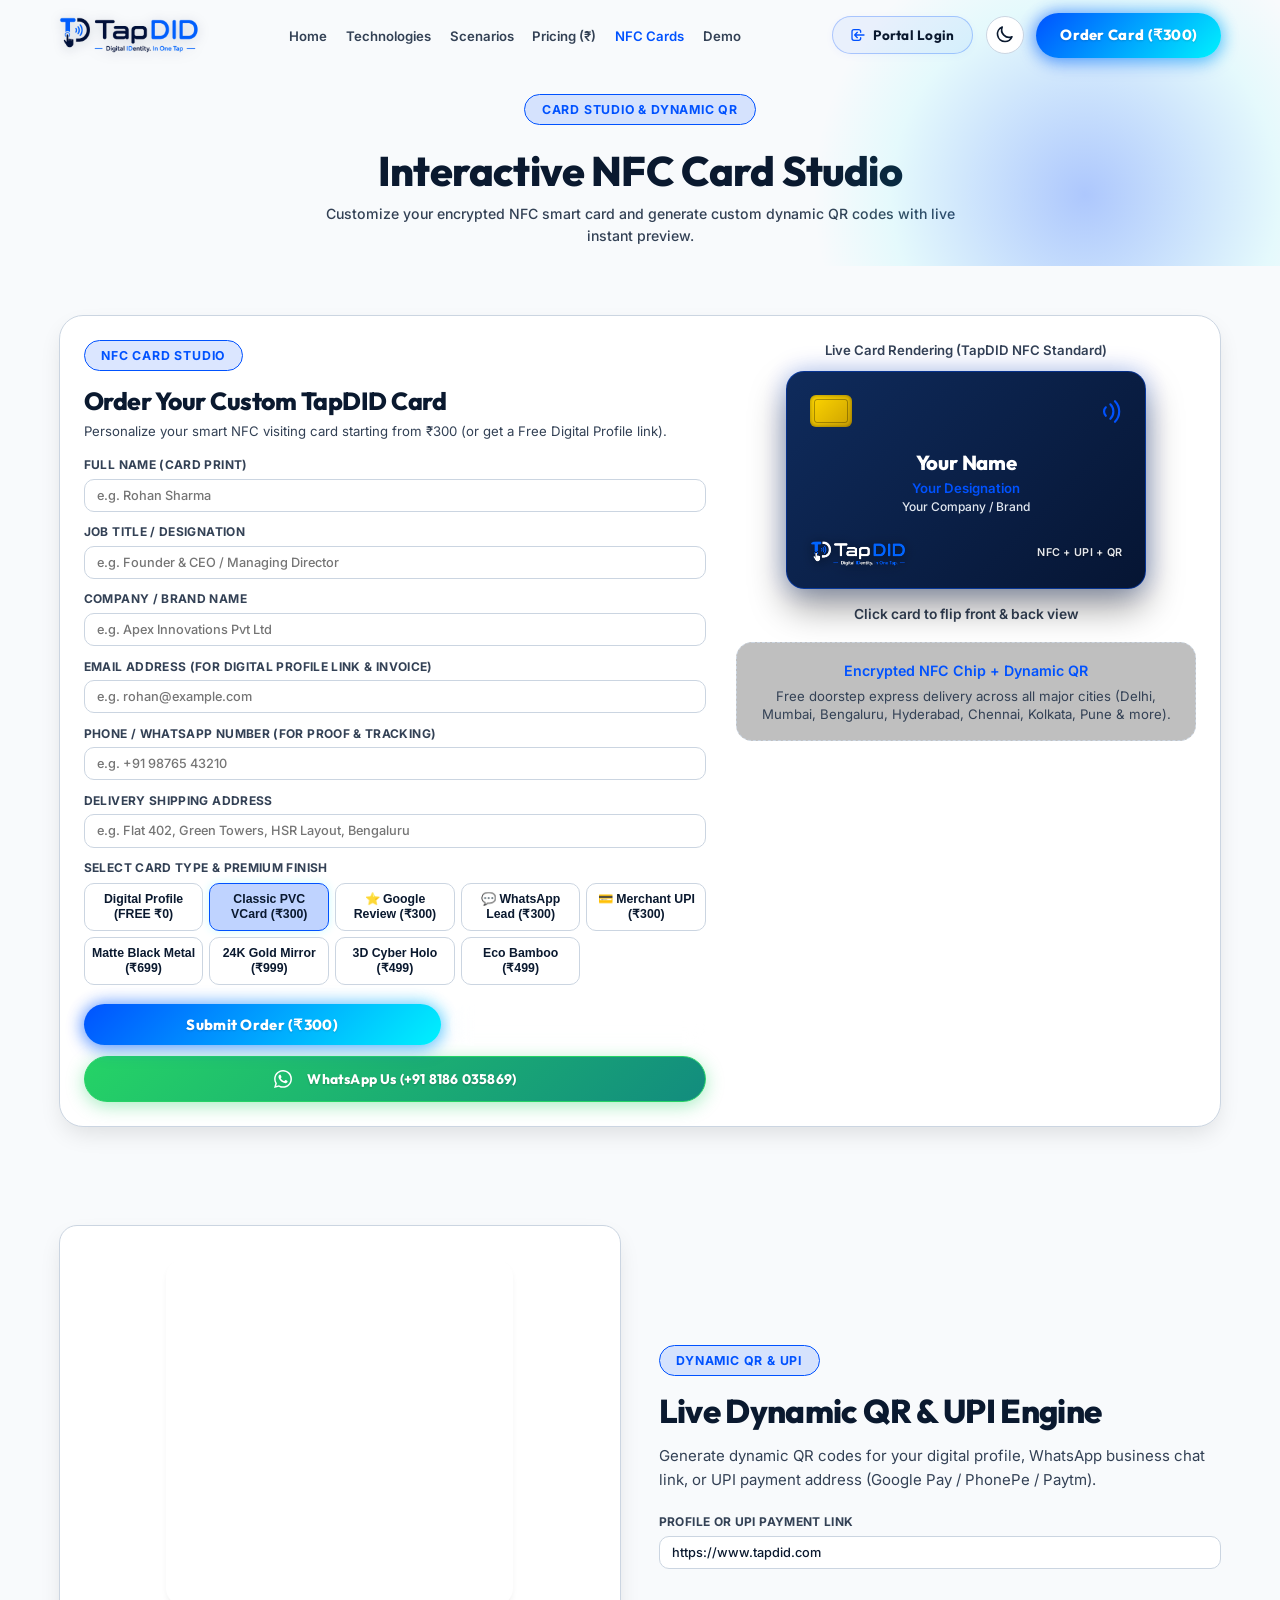
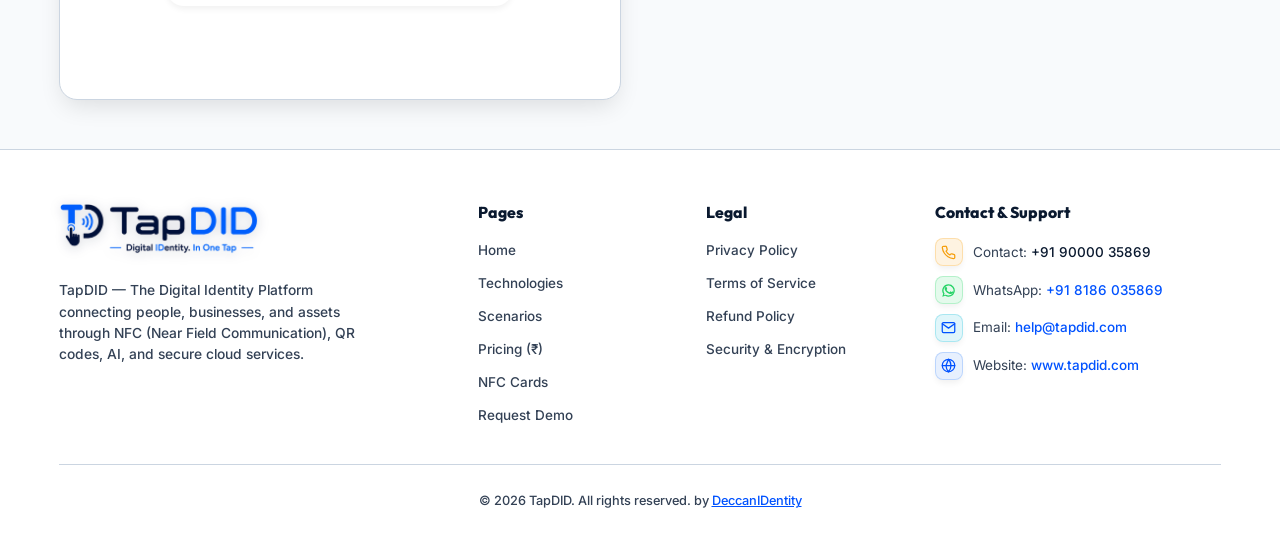
==== commit 077c96ea: "Live Fix : implement robust QR generation with branded center logo, mobile menu backdrop, and secure" ====
--- a/card-studio.html
+++ b/card-studio.html
@@ -4,8 +4,12 @@
 <head>
   <script>
     (function () {
-      var saved = localStorage.getItem('tapdid_theme') || 'light';
-      document.documentElement.setAttribute('data-theme', saved);
+      try {
+        var saved = sessionStorage.getItem('tapdid_theme') || 'light';
+        document.documentElement.setAttribute('data-theme', saved);
+      } catch (e) {
+        document.documentElement.setAttribute('data-theme', 'light');
+      }
     })();
   </script>
   <meta charset="UTF-8">
@@ -38,7 +42,7 @@
           <li><a href="card-studio.html" class="nav-link active">NFC Cards</a></li>
           <li><a href="demo.html" class="nav-link">Demo</a></li>
           <li class="mobile-portal-item">
-            <a href="https://tapdid.in/login" target="_blank" rel="noopener noreferrer" class="nav-link nav-link-portal">
+            <a href="https://portal.tapdid.com/login" target="_blank" rel="noopener noreferrer" class="nav-link nav-link-portal">
               <svg width="16" height="16" fill="none" stroke="currentColor" viewBox="0 0 24 24">
                 <path stroke-linecap="round" stroke-linejoin="round" stroke-width="2" d="M11 16l-4-4m0 0l4-4m-4 4h14m-5 4v1a3 3 0 01-3 3H6a3 3 0 01-3-3V7a3 3 0 013-3h7a3 3 0 013 3v1" />
               </svg>
@@ -52,7 +56,7 @@
       </nav>
 
       <div class="nav-actions">
-        <a href="https://tapdid.in/login" target="_blank" rel="noopener noreferrer" class="btn-portal-login" title="Login to TapDID Portal (tapdid.in)">
+        <a href="https://portal.tapdid.com/login" target="_blank" rel="noopener noreferrer" class="btn-portal-login" title="Login to TapDID Portal (portal.tapdid.com)">
           <svg class="portal-icon" width="16" height="16" fill="none" stroke="currentColor" viewBox="0 0 24 24">
             <path stroke-linecap="round" stroke-linejoin="round" stroke-width="2" d="M11 16l-4-4m0 0l4-4m-4 4h14m-5 4v1a3 3 0 01-3 3H6a3 3 0 01-3-3V7a3 3 0 013-3h7a3 3 0 013 3v1" />
           </svg>
@@ -189,7 +193,7 @@
                 <!-- Back Face -->
                 <div class="card-face card-face-back">
                   <div style="background: #fff; padding: 0.5rem; border-radius: 12px; display: inline-block;">
-                    <img src="https://api.qrserver.com/v1/create-qr-code/?size=200x200&data=https://www.tapdid.com" alt="TapDID QR Code" class="card-back-qr-img" style="width: 100px; height: 100px; display: block; border-radius: 6px;">
+                    <img src="https://api.qrserver.com/v1/create-qr-code/?size=200x200&ecc=H&color=000000&bgcolor=ffffff&data=https://www.tapdid.com" alt="TapDID QR Code" class="card-back-qr-img" style="width: 100px; height: 100px; display: block; border-radius: 6px;">
                   </div>
                   <p style="margin-top: 0.6rem; font-size: 0.88rem; font-weight: 500; color: #ffffff;">Scan QR to open www.tapdid.com</p>
                 </div>
--- a/styles.css
+++ b/styles.css
@@ -81,7 +81,7 @@
 
 html {
   scroll-behavior: smooth;
-  font-size: 16px;
+  font-size: 15px;
   -webkit-font-smoothing: antialiased;
   -moz-osx-font-smoothing: grayscale;
   text-rendering: optimizeLegibility;
@@ -172,7 +172,7 @@
 }
 
 .section-title {
-  font-size: 2.35rem;
+  font-size: 2.05rem;
   letter-spacing: -0.02em;
   margin-bottom: 0.85rem;
   color: var(--text-main);
@@ -180,7 +180,7 @@
 
 .section-subtitle {
   color: var(--text-muted);
-  font-size: 1.05rem;
+  font-size: 0.94rem;
   font-weight: 500;
 }
 
@@ -194,7 +194,7 @@
   border-radius: var(--radius-full);
   font-family: var(--font-heading);
   font-weight: 750;
-  font-size: 0.96rem;
+  font-size: 0.88rem;
   letter-spacing: 0.015em;
   cursor: pointer;
   transition: all var(--transition-fast);
@@ -539,7 +539,7 @@
 }
 
 .hero-content h1 {
-  font-size: 3.4rem;
+  font-size: 2.7rem;
   line-height: 1.12;
   letter-spacing: -0.03em;
   margin-bottom: 1.25rem;
@@ -548,7 +548,7 @@
 
 .hero-content p {
   color: var(--text-muted);
-  font-size: 1.12rem;
+  font-size: 0.96rem;
   font-weight: 500;
   margin-bottom: 1.8rem;
   max-width: 520px;
@@ -1518,6 +1518,9 @@
 }
 
 @media (max-width: 640px) {
+  .btn-portal-login {
+    display: none !important;
+  }
   .demo-form-vertical .form-row {
     flex-direction: column;
     gap: 1rem;
@@ -2311,7 +2314,7 @@
   .section-subtitle,
   .hero-content p,
   .footer-brand p {
-    font-size: 1rem !important;
+    font-size: 0.9rem !important;
     line-height: 1.6;
   }
 
@@ -2360,7 +2363,7 @@
   }
 
   .nav-link {
-    font-size: 1.05rem;
+    font-size: 0.94rem;
   }
 
   .footer-links a {
@@ -2374,7 +2377,7 @@
   }
 
   .section-title {
-    font-size: 1.85rem;
+    font-size: 1.55rem;
   }
 
   /* Mobile 3D NFC Card Preview Optimizations */
@@ -2430,7 +2433,7 @@
   }
 
   .pricing-price {
-    font-size: 1.85rem;
+    font-size: 1.6rem;
   }
 
   .pricing-features li {
@@ -2478,7 +2481,7 @@
   }
 
   .hero-content h1 {
-    font-size: 2.2rem;
+    font-size: 1.8rem;
   }
 
   .roi-stats-grid {
@@ -3286,4 +3289,9 @@
   gap: 0.65rem;
   margin-top: auto;
   padding-top: 0.75rem;
-}+}
+@media (max-width: 768px) {
+  .header .btn-portal-login {
+    display: none !important;
+  }
+}
